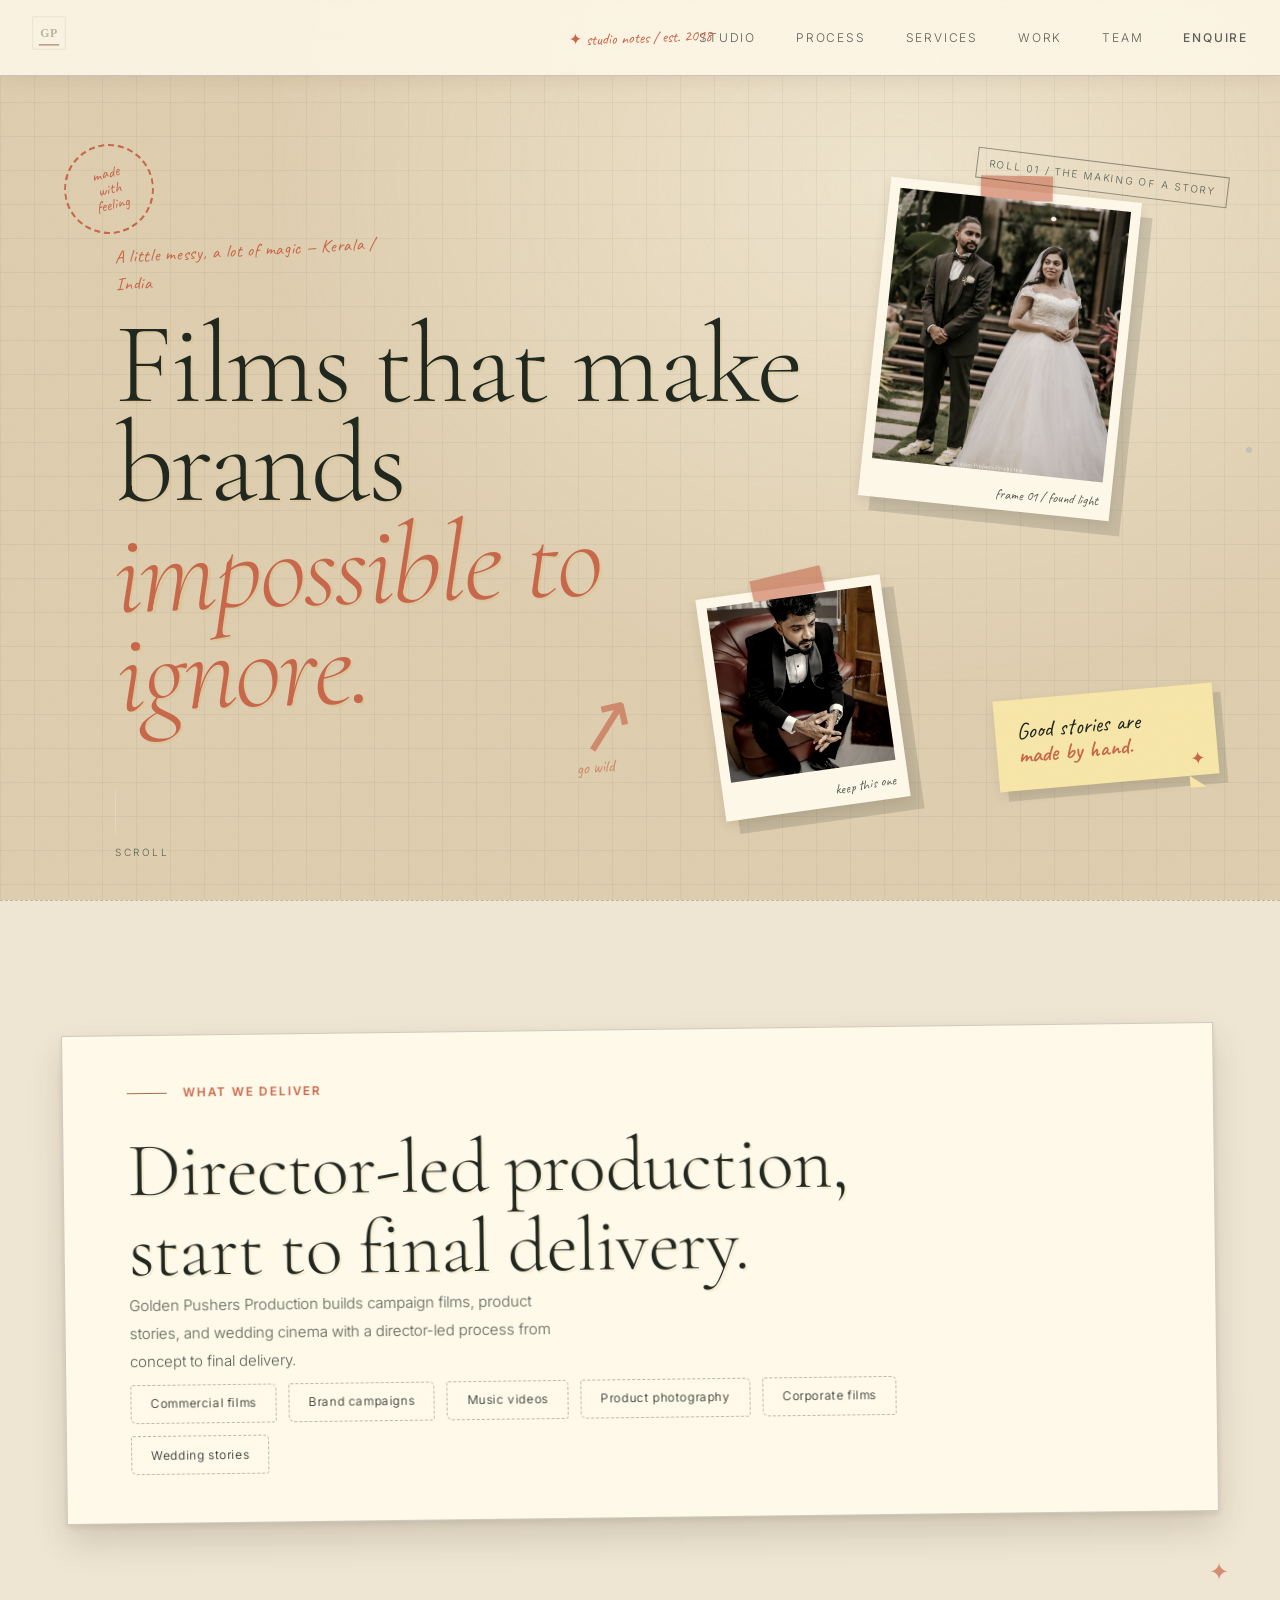
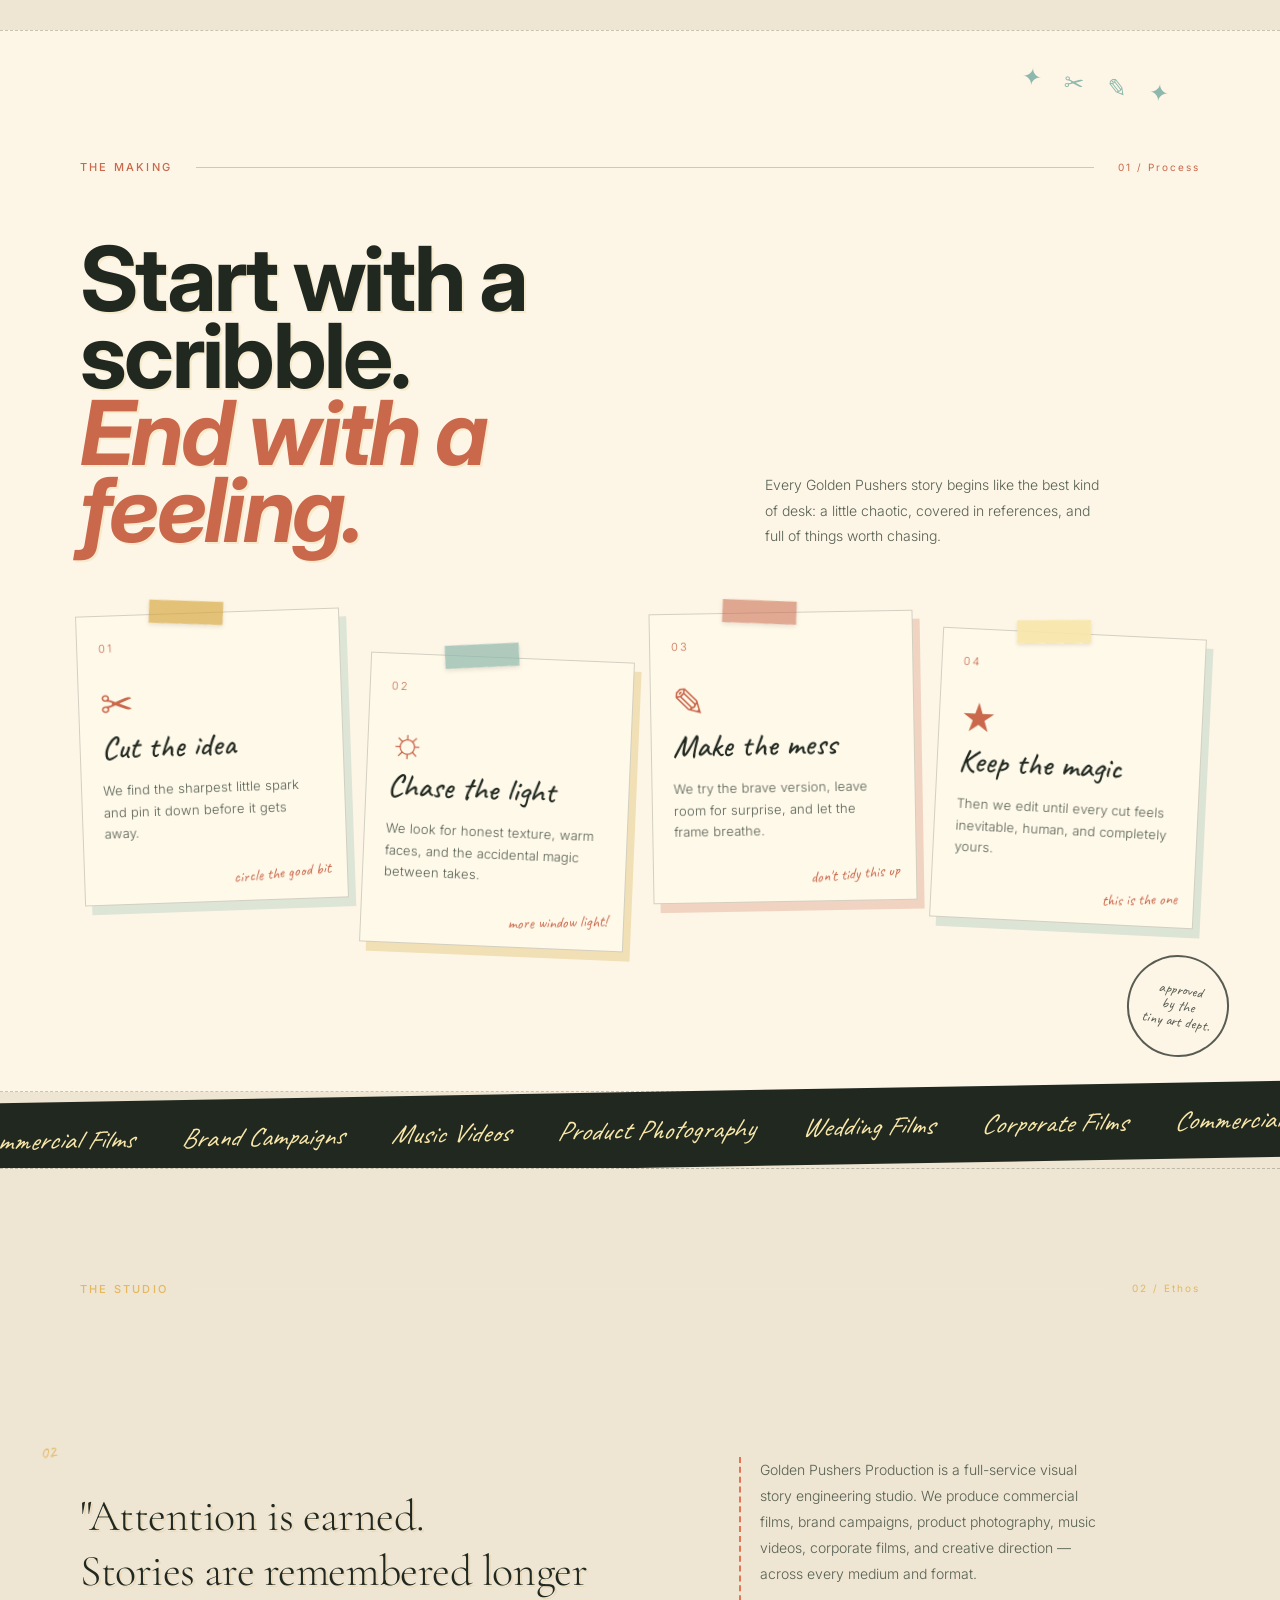
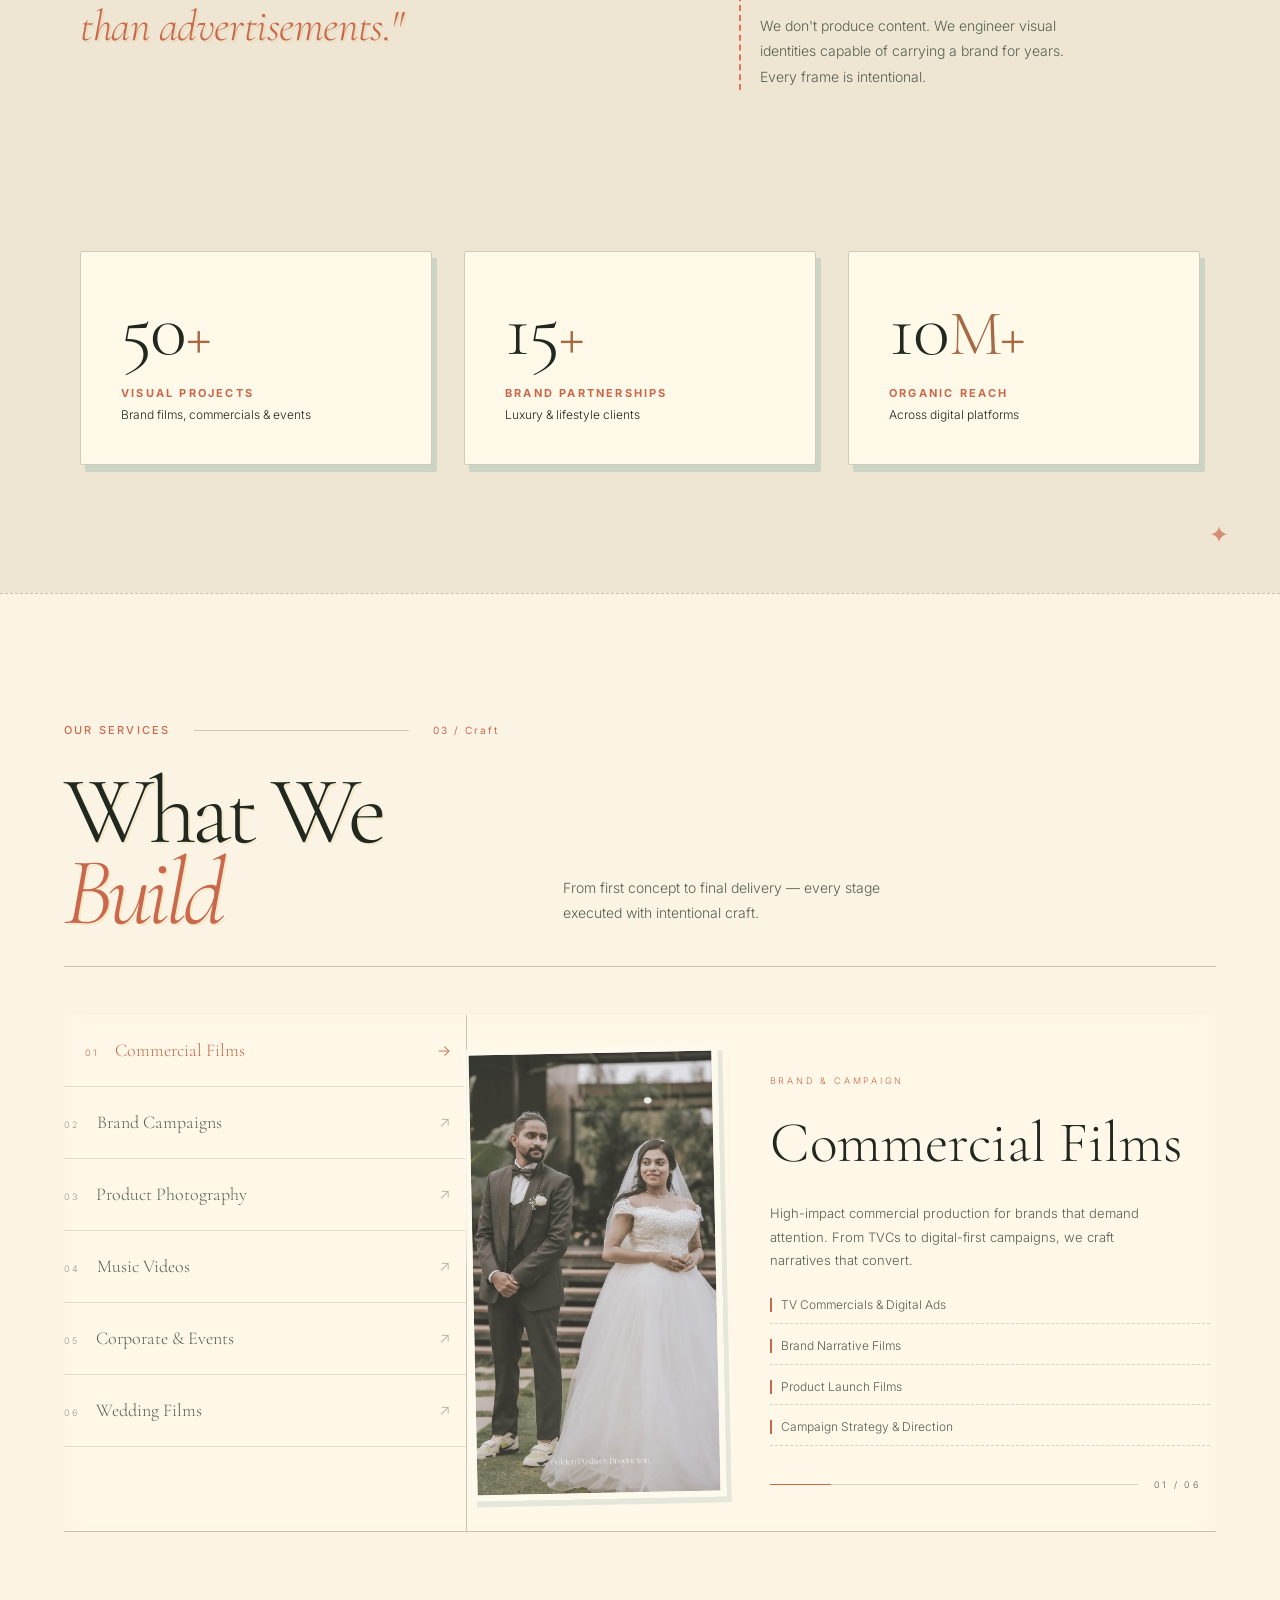
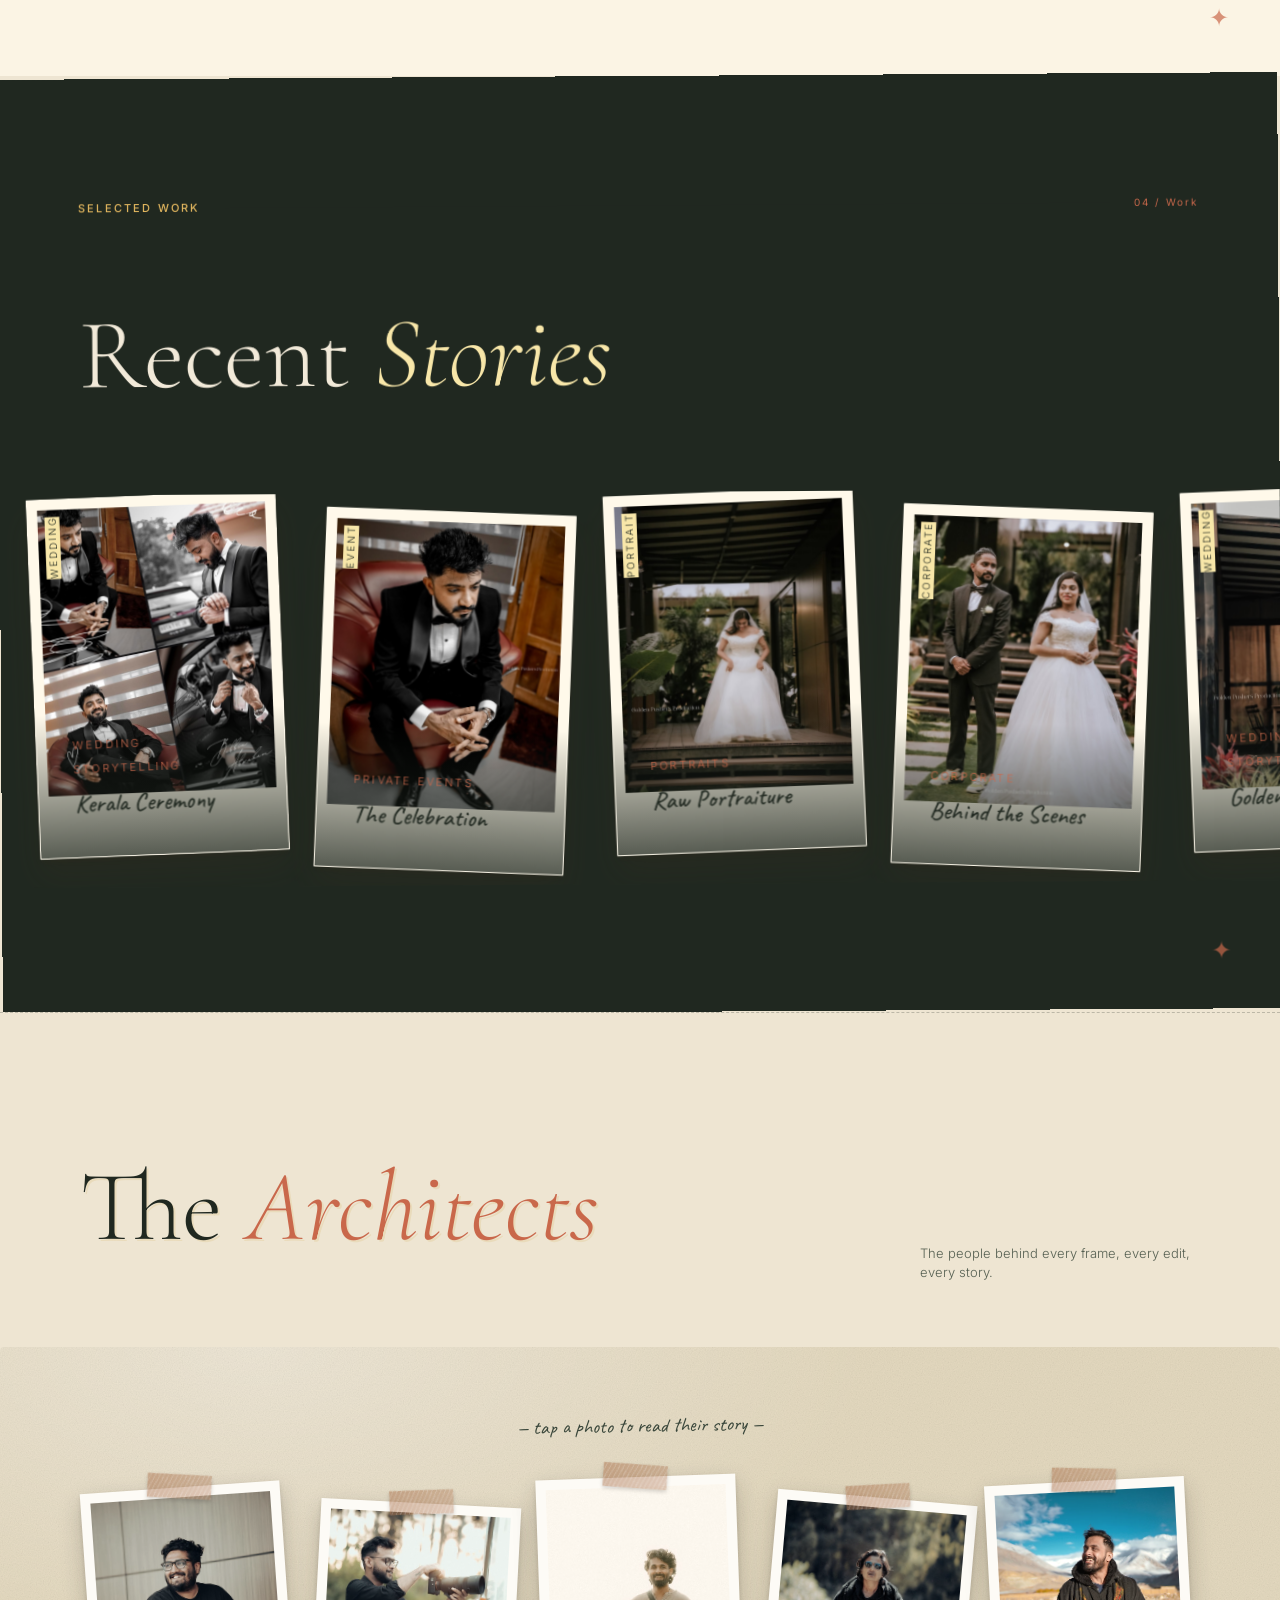
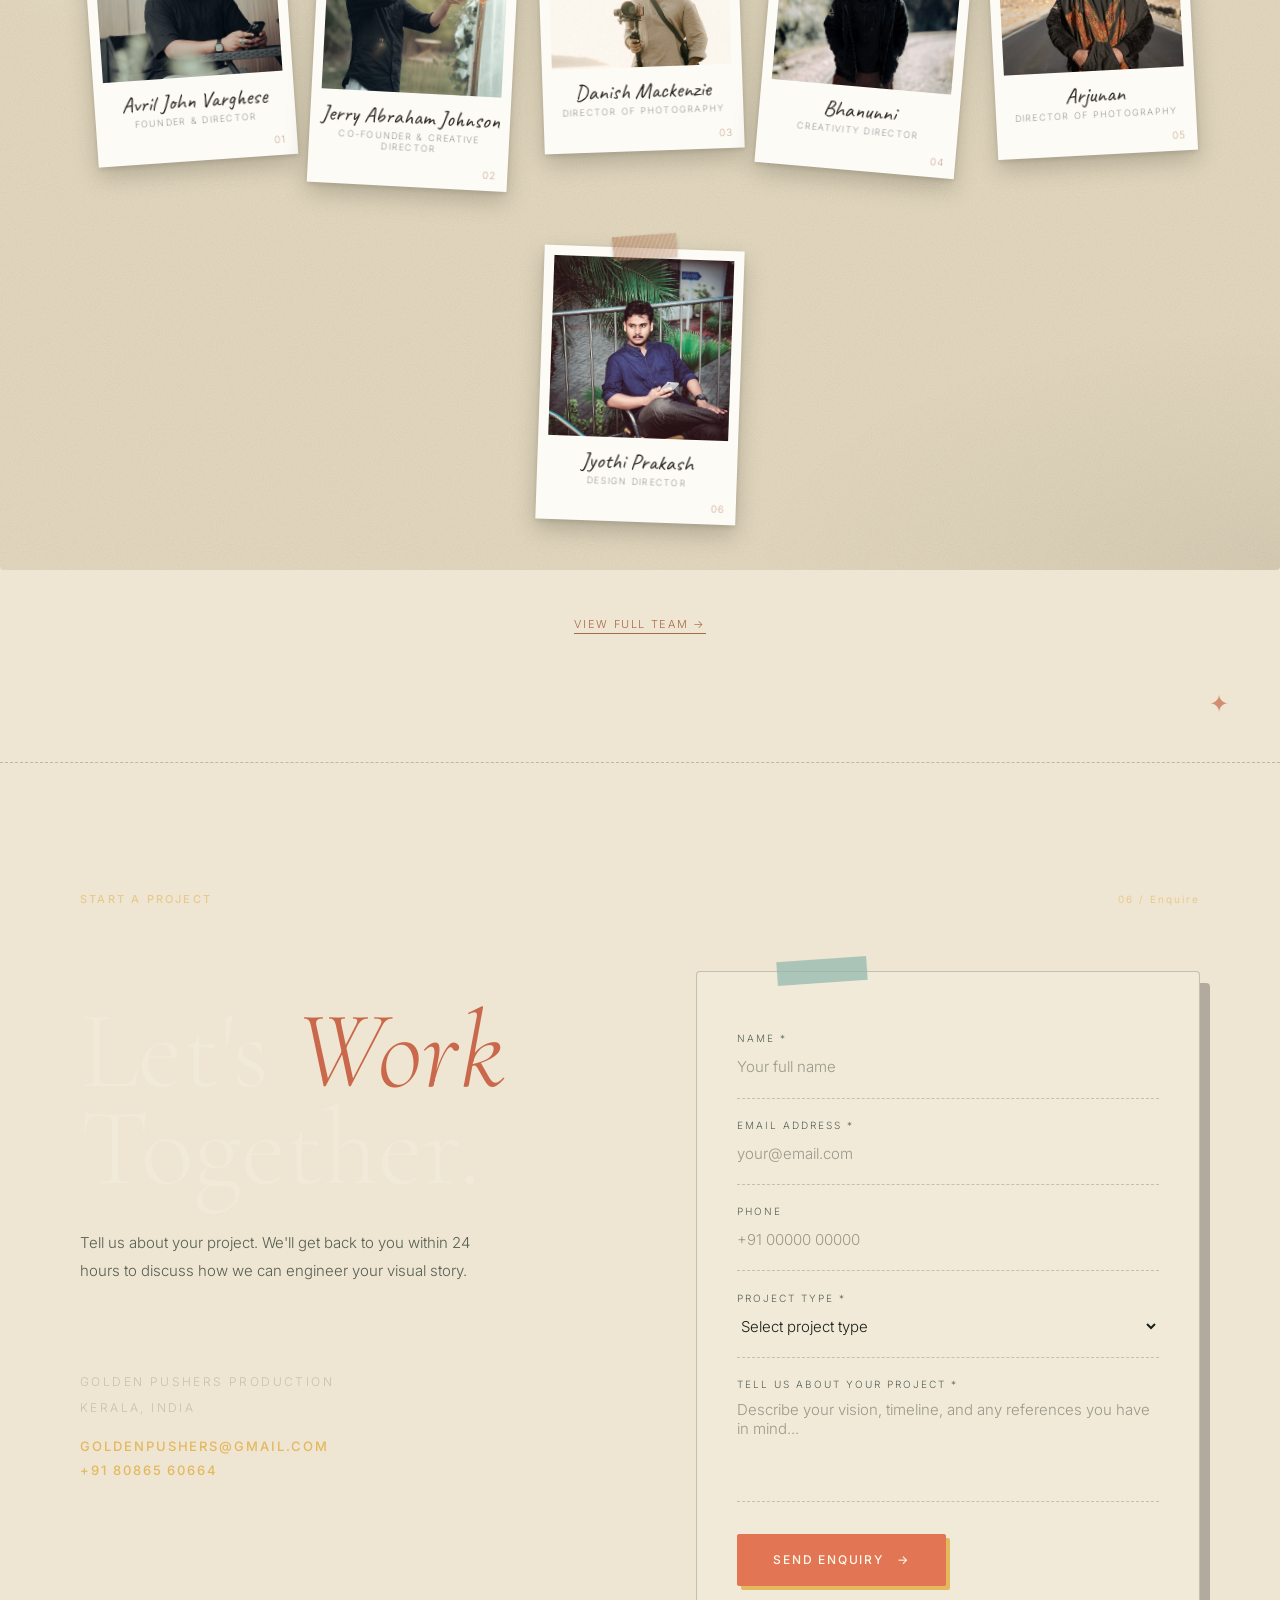
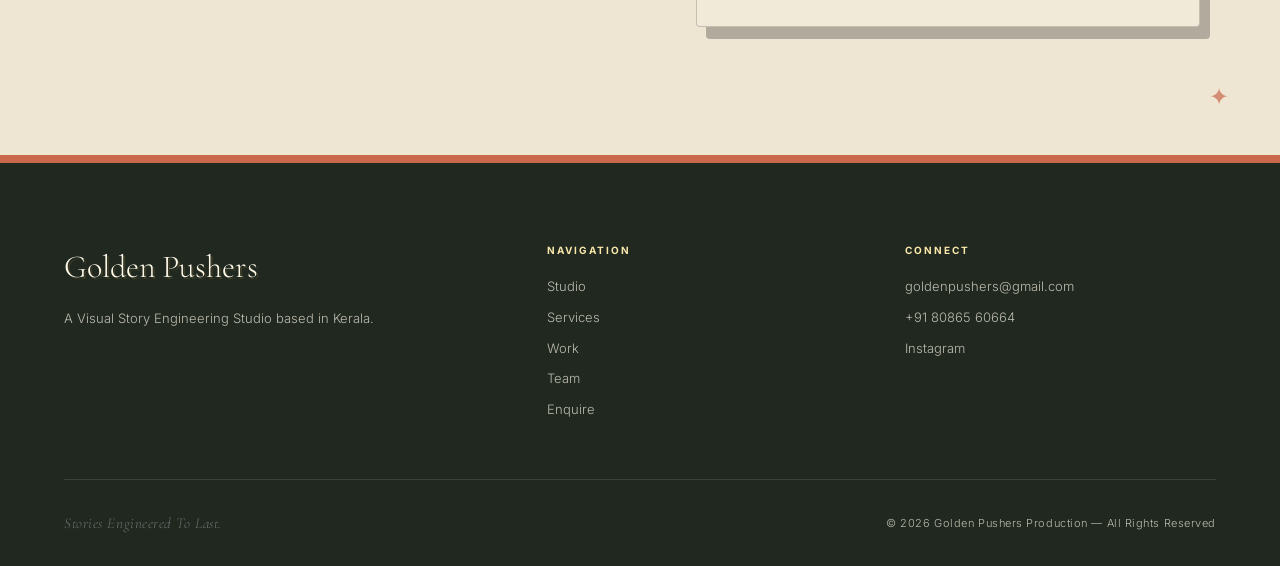
==== goldenpushers/index.html @ c4f8dccd "feat: add core site structure, stylesheet, scripts, and image sequence assets" ====
<!DOCTYPE html>
<html lang="en">
<head>
<meta charset="UTF-8">
<meta name="viewport" content="width=device-width, initial-scale=1.0">
<title>Golden Pushers Production | Stories Engineered To Last</title>
<meta name="description" content="Golden Pushers Production is a full-service photography and video production studio in Kerala — wedding storytelling, cinematic videography, corporate production, and portraits.">
<link rel="icon" href="assets/favicon.ico">
<link rel="stylesheet" href="css/base.css">
<link rel="stylesheet" href="css/layout.css">
<link rel="stylesheet" href="css/home.css">
<link rel="stylesheet" href="css/pages.css">
<link rel="stylesheet" href="css/scrapbook.css">
</head>
<body class="home-page">

<a href="#main" class="skip-link">Skip to content</a>
<div class="scroll-progress"></div>

<!-- ============ NAVBAR ============ -->
<nav class="navbar" style="background:transparent;">
  <a href="index.html" class="navbar-logo" aria-label="Golden Pushers Production — home">
    <svg width="34" height="34" viewBox="0 0 40 40" fill="none" xmlns="http://www.w3.org/2000/svg">
      <rect x="1" y="1" width="38" height="38" stroke="#F8F4EE" stroke-width="0.75" opacity="0.4"/>
      <text x="50%" y="54%" dominant-baseline="middle" text-anchor="middle" fill="#F8F4EE" style="font-family:serif;font-size:14px;font-weight:600;letter-spacing:0.05em;">GP</text>
      <line x1="8" y1="34" x2="32" y2="34" stroke="#A66B45" stroke-width="1"/>
    </svg>
  </a>
  <div class="navbar-links">
    <a href="#ethos">Studio</a>
    <a href="#process">Process</a>
    <a href="#services">Services</a>
    <a href="#work">Work</a>
    <a href="#team">Team</a>
    <a href="#contact" style="color:var(--color-copper);font-weight:500;">Enquire</a>
  </div>
  <button class="navbar-toggle" aria-label="Toggle menu" aria-expanded="false" aria-controls="mobile-drawer">
    <span></span><span></span><span></span>
  </button>
</nav>

<div class="side-dots" style="position:fixed;right:1.75rem;top:50%;transform:translateY(-50%);z-index:99;display:flex;flex-direction:column;gap:1rem;" class="hide-mobile">
  <a href="#hero" title="Top" style="width:6px;height:6px;border-radius:50%;background:#C8C2B8;display:block;"></a>
</div>

<div class="mobile-drawer" id="mobile-drawer">
  <a href="#ethos">Studio</a>
  <a href="#process">Process</a>
  <a href="#services">Services</a>
  <a href="#work">Work</a>
  <a href="#team">Team</a>
  <a href="#contact">Enquire</a>
  <div class="mobile-drawer-email">goldenpushers@gmail.com</div>
</div>

<main id="main">

<!-- ============ HERO ============ -->
<section class="hero" id="hero">
  <div class="hero-sticky">
    <canvas id="hero-canvas" class="hero-canvas" aria-hidden="true"></canvas>
    <div class="hero-overlay">
      <p class="hero-eyebrow">A little messy, a lot of magic — Kerala / India</p>
      <h1 class="hero-title">Films that make brands<br><em>impossible to ignore.</em></h1>
    </div>
    <div class="hero-collage" aria-label="A peek inside the Golden Pushers scrapbook">
      <figure class="hero-photo hero-photo-a">
        <img src="assets/work/ig-4.jpg" alt="A Golden Pushers production frame">
        <figcaption>frame 01 / found light</figcaption>
      </figure>
      <figure class="hero-photo hero-photo-b">
        <img src="assets/work/ig-2.jpg" alt="A celebration captured by Golden Pushers">
        <figcaption>keep this one</figcaption>
      </figure>
      <div class="hero-note">Good stories are<br><strong>made by hand.</strong><span>✦</span></div>
      <div class="hero-stamp">made<br>with<br>feeling</div>
      <div class="hero-doodle" aria-hidden="true">↗<small>go wild</small></div>
    </div>
    <div class="hero-scroll-cue">
      <span class="line"></span>
      Scroll
    </div>
  </div>
</section>

<!-- ============ PRODUCTION PROOF ============ -->
<section class="proof">
  <div class="proof-wrap reveal">
    <div class="proof-eyebrow"><span class="rule"></span><span>What We Deliver</span></div>
    <h2>Director-led production, start to final delivery.</h2>
    <p class="proof-body">Golden Pushers Production builds campaign films, product stories, and wedding cinema with a director-led process from concept to final delivery.</p>
    <div class="deliverables">
      <span>Commercial films</span><span>Brand campaigns</span><span>Music videos</span>
      <span>Product photography</span><span>Corporate films</span><span>Wedding stories</span>
    </div>
  </div>
</section>

<!-- ============ THE MAKING ============ -->
<section class="process-notes" id="process" aria-labelledby="making-title">
  <div class="process-intro reveal">
    <div class="label-row"><span class="label-olive">The Making</span><div class="label-rule"></div><span class="label-editorial">01 / Process</span></div>
    <h2 id="making-title">Start with a scribble.<br><em>End with a feeling.</em></h2>
    <p>Every Golden Pushers story begins like the best kind of desk: a little chaotic, covered in references, and full of things worth chasing.</p>
  </div>
  <div class="process-grid">
    <article class="process-card process-card-a reveal">
      <span class="process-number">01</span><span class="process-icon">✂</span>
      <h3>Cut the idea</h3>
      <p>We find the sharpest little spark and pin it down before it gets away.</p>
      <span class="process-note">circle the good bit</span>
    </article>
    <article class="process-card process-card-b reveal reveal-delay-1">
      <span class="process-number">02</span><span class="process-icon">☼</span>
      <h3>Chase the light</h3>
      <p>We look for honest texture, warm faces, and the accidental magic between takes.</p>
      <span class="process-note">more window light!</span>
    </article>
    <article class="process-card process-card-c reveal reveal-delay-2">
      <span class="process-number">03</span><span class="process-icon">✎</span>
      <h3>Make the mess</h3>
      <p>We try the brave version, leave room for surprise, and let the frame breathe.</p>
      <span class="process-note">don't tidy this up</span>
    </article>
    <article class="process-card process-card-d reveal reveal-delay-3">
      <span class="process-number">04</span><span class="process-icon">★</span>
      <h3>Keep the magic</h3>
      <p>Then we edit until every cut feels inevitable, human, and completely yours.</p>
      <span class="process-note">this is the one</span>
    </article>
  </div>
  <div class="process-sticker" aria-hidden="true">approved<br>by the<br>tiny art dept.</div>
</section>

<!-- ============ MARQUEE ============ -->
<div class="marquee-wrap">
  <div class="marquee-track">
    <span>Commercial Films</span><span>Brand Campaigns</span><span>Music Videos</span><span>Product Photography</span><span>Wedding Films</span><span>Corporate Films</span>
    <span>Commercial Films</span><span>Brand Campaigns</span><span>Music Videos</span><span>Product Photography</span><span>Wedding Films</span><span>Corporate Films</span>
  </div>
</div>

<!-- ============ ETHOS ============ -->
<section class="ethos" id="ethos">
  <div class="ethos-grid">
    <div class="label-row" style="grid-column:1/-1;">
      <span class="label-olive">The Studio</span><div class="label-rule"></div><span class="label-editorial">02 / Ethos</span>
    </div>
  </div>
  <div class="ethos-grid">
    <div class="ethos-quote reveal">
      <span>"Attention is earned.</span>
      <span>Stories are remembered longer</span>
      <span>than advertisements."</span>
    </div>
    <div class="ethos-body reveal reveal-delay-1">
      Golden Pushers Production is a full-service visual story engineering studio.
      We produce commercial films, brand campaigns, product photography, music videos,
      corporate films, and creative direction — across every medium and format.
      <br><br>
      We don't produce content. We engineer visual identities capable of carrying
      a brand for years. Every frame is intentional.
    </div>
  </div>
  <div class="ethos-rule"></div>
  <div class="stats-row">
    <div class="stat reveal"><div class="num">50<small>+</small></div><h4>Visual Projects</h4><p>Brand films, commercials &amp; events</p></div>
    <div class="stat reveal reveal-delay-1"><div class="num">15<small>+</small></div><h4>Brand Partnerships</h4><p>Luxury &amp; lifestyle clients</p></div>
    <div class="stat reveal reveal-delay-2"><div class="num">10<small>M+</small></div><h4>Organic Reach</h4><p>Across digital platforms</p></div>
  </div>
</section>

<!-- ============ CRAFT / SERVICES ============ -->
<section class="craft" id="services">
  <div class="craft-head reveal">
    <div>
      <div class="label-row" style="margin-bottom:1.5rem;"><span class="label-olive">Our Services</span><div class="label-rule"></div><span class="label-editorial">03 / Craft</span></div>
      <h2>What We <em>Build</em></h2>
    </div>
    <p>From first concept to final delivery — every stage executed with intentional craft.</p>
  </div>

  <div class="craft-panel reveal reveal-delay-1">
    <div class="craft-list" id="craft-list">
      <!-- populated identically in markup + JS reads data-service JSON -->
      <button class="is-active" data-service='{"title":"Commercial Films","sub":"Brand & Campaign","description":"High-impact commercial production for brands that demand attention. From TVCs to digital-first campaigns, we craft narratives that convert.","image":"assets/work/ig-4.jpg","items":["TV Commercials & Digital Ads","Brand Narrative Films","Product Launch Films","Campaign Strategy & Direction"]}'>
        <span><span class="svc-id">01</span><span class="svc-title">Commercial Films</span></span>
      </button>
      <button data-service='{"title":"Brand Campaigns","sub":"Identity & Strategy","description":"End-to-end visual brand campaigns built for longevity. We translate brand values into visual assets that hold weight across years.","image":"assets/work/ig-3.jpg","items":["Campaign Concept & Strategy","Art Direction","Multi-format Asset Production","Brand Film Series"]}'>
        <span><span class="svc-id">02</span><span class="svc-title">Brand Campaigns</span></span>
      </button>
      <button data-service='{"title":"Product Photography","sub":"Editorial & Commercial","description":"Clean, warm, editorially-informed product photography. From e-commerce to luxury lookbooks, we make products feel alive.","image":"assets/work/ig-6.jpg","items":["Luxury Product Stills","E-commerce Photography","Editorial Lookbooks","Lifestyle & Context Shoots"]}'>
        <span><span class="svc-id">03</span><span class="svc-title">Product Photography</span></span>
      </button>
      <button data-service='{"title":"Music Videos","sub":"Cinematic Production","description":"Visually rich music video production — from concept to color grade. We work closely with artists to build a unique visual language.","image":"assets/work/ig-2.jpg","items":["Concept & Creative Direction","Cinematic Production","Color Grading & Post","Performance & Narrative Hybrid"]}'>
        <span><span class="svc-id">04</span><span class="svc-title">Music Videos</span></span>
      </button>
      <button data-service='{"title":"Corporate & Events","sub":"Documentary & Content","description":"Corporate films and multi-camera event productions that are cinematic enough to hold attention and clear enough to communicate.","image":"assets/work/ig-5.jpg","items":["Corporate Documentary Films","Multi-cam Event Production","Founder Story Films","Internal & Training Films"]}'>
        <span><span class="svc-id">05</span><span class="svc-title">Corporate &amp; Events</span></span>
      </button>
      <button data-service='{"title":"Wedding Films","sub":"Cinematic Storytelling","description":"Wedding films that feel like cinema, not ceremony coverage. Emotion-first, editorially-minded visual storytelling of life\u2019s defining moments.","image":"assets/work/ig-1.jpg","items":["Cinematic Feature Films","Short Wedding Films","Same-Day Edits","Destination Wedding Production"]}'>
        <span><span class="svc-id">06</span><span class="svc-title">Wedding Films</span></span>
      </button>
    </div>
    <div class="craft-detail">
      <div class="craft-detail-inner">
        <div class="craft-detail-image"><img src="assets/work/ig-4.jpg" alt="Commercial Films"></div>
        <div class="craft-detail-content">
          <div>
            <span class="sub">Brand &amp; Campaign</span>
            <h3>Commercial Films</h3>
            <p class="desc">High-impact commercial production for brands that demand attention. From TVCs to digital-first campaigns, we craft narratives that convert.</p>
            <div class="craft-items">
              <div>TV Commercials &amp; Digital Ads</div><div>Brand Narrative Films</div>
              <div>Product Launch Films</div><div>Campaign Strategy &amp; Direction</div>
            </div>
          </div>
          <div class="craft-progress">
            <div class="track"><div class="fill" style="width:16.6%;"></div></div>
            <span>01 / 06</span>
          </div>
        </div>
      </div>
    </div>
  </div>
</section>

<!-- ============ WORK GALLERY PREVIEW ============ -->
<section class="gallery" id="work">
  <div class="gallery-head reveal">
    <div class="label-row"><span class="label-olive" style="color:#F8F4EE;">Selected Work</span><div class="label-rule" style="background:rgba(248,244,238,0.2);"></div><span class="label-editorial" style="color:rgba(248,244,238,0.4);">04 / Work</span></div>
    <h2>Recent <em style="color:#A66B45;font-style:italic;">Stories</em></h2>
  </div>
  <div class="gallery-strip reveal reveal-delay-1">
    <a href="work.html" class="gallery-card"><span class="gallery-card-tag">Wedding</span><img src="assets/work/ig-1.jpg" alt="Wedding storytelling" loading="lazy"><div class="gallery-card-label"><span class="cat">Wedding Storytelling</span><h3>Kerala Ceremony</h3></div></a>
    <a href="work.html" class="gallery-card"><span class="gallery-card-tag">Event</span><img src="assets/work/ig-2.jpg" alt="Reception coverage" loading="lazy"><div class="gallery-card-label"><span class="cat">Private Events</span><h3>The Celebration</h3></div></a>
    <a href="work.html" class="gallery-card"><span class="gallery-card-tag">Portrait</span><img src="assets/work/ig-3.jpg" alt="Editorial portraits" loading="lazy"><div class="gallery-card-label"><span class="cat">Portraits</span><h3>Raw Portraiture</h3></div></a>
    <a href="work.html" class="gallery-card"><span class="gallery-card-tag">Corporate</span><img src="assets/work/ig-4.jpg" alt="Corporate production" loading="lazy"><div class="gallery-card-label"><span class="cat">Corporate</span><h3>Behind the Scenes</h3></div></a>
    <a href="work.html" class="gallery-card"><span class="gallery-card-tag">Wedding</span><img src="assets/work/ig-5.jpg" alt="Golden hour wedding" loading="lazy"><div class="gallery-card-label"><span class="cat">Wedding Storytelling</span><h3>Golden Hour</h3></div></a>
    <a href="work.html" class="gallery-card"><span class="gallery-card-tag">Event</span><img src="assets/work/ig-6.jpg" alt="Candid celebration" loading="lazy"><div class="gallery-card-label"><span class="cat">Private Events</span><h3>Candid Joy</h3></div></a>
  </div>
</section>

<!-- ============ TEAM PREVIEW ============ -->
<section class="architects" id="team">
  <div class="architects-head reveal">
    <h2>The <em>Architects</em></h2>
    <p>The people behind every frame, every edit, every story.</p>
  </div>

  <div class="scrapbook reveal reveal-delay-1">
    <p class="scrapbook-note">— tap a photo to read their story —</p>
    <div class="scrapbook-board">
      <div class="polaroid" style="--rot:-4deg;--tape-rot:7deg;--lift:6px;">
        <div class="polaroid-inner">
          <button class="polaroid-face polaroid-front" aria-label="Flip to read about Avril John Varghese">
            <span class="tape"></span>
            <div class="polaroid-photo"><img src="assets/team/founder.jpg" alt="Avril John Varghese" loading="lazy"></div>
            <p class="polaroid-caption">Avril John Varghese<span class="role">Founder &amp; Director</span></p>
            <span class="polaroid-pin">01</span>
          </button>
          <button class="polaroid-face polaroid-back" aria-label="Flip back">
            <span class="focus-tag">Commercial Films &amp; Brand Campaigns</span>
            <p class="handwritten-note">"Visionary behind Golden Pushers Production. Leads creative direction and brings cinematic clarity to every project."</p>
            <span class="flip-hint">tap to flip back</span>
          </button>
        </div>
      </div>
      <div class="polaroid" style="--rot:3deg;--tape-rot:-5deg;--lift:22px;">
        <div class="polaroid-inner">
          <button class="polaroid-face polaroid-front" aria-label="Flip to read about Jerry Abraham Johnson">
            <span class="tape"></span>
            <div class="polaroid-photo"><img src="assets/team/co-founder.jpg" alt="Jerry Abraham Johnson" loading="lazy"></div>
            <p class="polaroid-caption">Jerry Abraham Johnson<span class="role">Co-Founder &amp; Creative Director</span></p>
            <span class="polaroid-pin">02</span>
          </button>
          <button class="polaroid-face polaroid-back" aria-label="Flip back">
            <span class="focus-tag">Creative Strategy &amp; Art Direction</span>
            <p class="handwritten-note">"Shapes the strategic and visual language of every project. Editorial instincts that make client stories last."</p>
            <span class="flip-hint">tap to flip back</span>
          </button>
        </div>
      </div>
      <div class="polaroid" style="--rot:-2deg;--tape-rot:6deg;--lift:-4px;">
        <div class="polaroid-inner">
          <button class="polaroid-face polaroid-front" aria-label="Flip to read about Danish Mackenzie">
            <span class="tape"></span>
            <div class="polaroid-photo"><img src="assets/team/danish.jpg" alt="Danish Mackenzie" loading="lazy"></div>
            <p class="polaroid-caption">Danish Mackenzie<span class="role">Director of Photography</span></p>
            <span class="polaroid-pin">03</span>
          </button>
          <button class="polaroid-face polaroid-back" aria-label="Flip back">
            <span class="focus-tag">Cinematography &amp; Lighting Design</span>
            <p class="handwritten-note">"Controls the light and the frame. Warm, naturalistic, deeply human — that's the signature."</p>
            <span class="flip-hint">tap to flip back</span>
          </button>
        </div>
      </div>
      <div class="polaroid" style="--rot:5deg;--tape-rot:-8deg;--lift:16px;">
        <div class="polaroid-inner">
          <button class="polaroid-face polaroid-front" aria-label="Flip to read about Bhanunni">
            <span class="tape"></span>
            <div class="polaroid-photo"><img src="assets/team/bhanunni.jpg" alt="Bhanunni" loading="lazy"></div>
            <p class="polaroid-caption">Bhanunni<span class="role">Creativity Director</span></p>
            <span class="polaroid-pin">04</span>
          </button>
          <button class="polaroid-face polaroid-back" aria-label="Flip back">
            <span class="focus-tag">Concept Development &amp; Narrative Design</span>
            <p class="handwritten-note">"Concept-first thinker. Turns abstract brand ideas into shootable visual sequences."</p>
            <span class="flip-hint">tap to flip back</span>
          </button>
        </div>
      </div>
      <div class="polaroid" style="--rot:-3deg;--tape-rot:4deg;--lift:0px;">
        <div class="polaroid-inner">
          <button class="polaroid-face polaroid-front" aria-label="Flip to read about Arjunan">
            <span class="tape"></span>
            <div class="polaroid-photo"><img src="assets/team/arjunan.jpg" alt="Arjunan" loading="lazy"></div>
            <p class="polaroid-caption">Arjunan<span class="role">Director of Photography</span></p>
            <span class="polaroid-pin">05</span>
          </button>
          <button class="polaroid-face polaroid-back" aria-label="Flip back">
            <span class="focus-tag">Cinematography &amp; Color Work</span>
            <p class="handwritten-note">"Every frame carries quiet intentionality. Depth, colour, and motion, all with real texture."</p>
            <span class="flip-hint">tap to flip back</span>
          </button>
        </div>
      </div>
      <div class="polaroid" style="--rot:2deg;--tape-rot:-6deg;--lift:26px;">
        <div class="polaroid-inner">
          <button class="polaroid-face polaroid-front" aria-label="Flip to read about Jyothi Prakash">
            <span class="tape"></span>
            <div class="polaroid-photo"><img src="assets/team/jyothi.jpg" alt="Jyothi Prakash" loading="lazy"></div>
            <p class="polaroid-caption">Jyothi Prakash<span class="role">Design Director</span></p>
            <span class="polaroid-pin">06</span>
          </button>
          <button class="polaroid-face polaroid-back" aria-label="Flip back">
            <span class="focus-tag">Graphic Design &amp; Visual Identity</span>
            <p class="handwritten-note">"Builds the visual scaffolding — the type, layout, and systems behind the studio's identity."</p>
            <span class="flip-hint">tap to flip back</span>
          </button>
        </div>
      </div>
    </div>
  </div>

  <div style="text-align:center;margin-top:2.5rem;">
    <a href="team.html" style="font-size:11px;letter-spacing:0.15em;text-transform:uppercase;color:var(--color-copper);border-bottom:1px solid var(--color-copper);padding-bottom:2px;">View Full Team →</a>
  </div>
</section>

<!-- ============ ENQUIRE ============ -->
<section class="enquire" id="contact">
  <div class="enquire-inner">
    <div class="label-row" style="opacity:0.6;"><span class="label-olive" style="color:#A66B45;">Start a Project</span><div class="label-rule" style="background:rgba(200,194,184,0.15);"></div><span class="label-editorial" style="color:#6F6F6F;">06 / Enquire</span></div>

    <div class="enquire-grid">
      <div class="enquire-left reveal">
        <h2>Let's <em>Work</em><br>Together.</h2>
        <p class="lead">Tell us about your project. We'll get back to you within 24 hours to discuss how we can engineer your visual story.</p>
        <div class="enquire-info">
          <p>Golden Pushers Production</p>
          <p style="margin-bottom:1rem;">Kerala, India</p>
          <a href="mailto:goldenpushers@gmail.com">goldenpushers@gmail.com</a><br>
          <a href="tel:+918086560664" style="color:#6F6F6F;">+91 80865 60664</a>
        </div>
      </div>

      <div class="enquire-form-panel reveal reveal-delay-1">
        <form class="enquire-form" novalidate>
          <div class="honeypot-field" aria-hidden="true">
            <label for="company_website">Company website</label>
            <input type="text" id="company_website" name="company_website" tabindex="-1" autocomplete="off">
          </div>
          <div class="field">
            <label for="f-name">Name *</label>
            <input required type="text" id="f-name" name="name" placeholder="Your full name" autocomplete="name">
          </div>
          <div class="field">
            <label for="f-email">Email Address *</label>
            <input required type="email" id="f-email" name="email" placeholder="your@email.com" autocomplete="email">
          </div>
          <div class="field">
            <label for="f-phone">Phone</label>
            <input type="tel" id="f-phone" name="phone" placeholder="+91 00000 00000" autocomplete="tel">
          </div>
          <div class="field">
            <label for="f-type">Project Type *</label>
            <select required id="f-type" name="type">
              <option value="" disabled selected>Select project type</option>
              <option>Commercial Films</option>
              <option>Brand Campaigns</option>
              <option>Product Photography</option>
              <option>Music Videos</option>
              <option>Wedding Films</option>
              <option>Corporate Films</option>
              <option>Social Media Content</option>
              <option>Creative Direction</option>
            </select>
          </div>
          <div class="field">
            <label for="f-message">Tell Us About Your Project *</label>
            <textarea required id="f-message" name="message" rows="4" placeholder="Describe your vision, timeline, and any references you have in mind..."></textarea>
          </div>
          <div class="form-error" role="alert"></div>
          <button type="submit" class="btn-copper"><span>Send Enquiry</span> →</button>
        </form>
      </div>

      <div class="enquire-success">
        <div class="check">✓</div>
        <h2>Message <em>Received.</em></h2>
        <div class="rule"></div>
        <p>We'll review your project and be in touch within 24 hours. We look forward to building something lasting together.</p>
        <button type="button">Send another enquiry</button>
      </div>
    </div>
  </div>
</section>

</main>

<!-- ============ FOOTER ============ -->
<footer class="site-footer">
  <div class="footer-inner">
    <div class="footer-top">
      <div>
        <div class="footer-brand">Golden Pushers</div>
        <p class="footer-tagline">A Visual Story Engineering Studio based in Kerala.</p>
      </div>
      <div class="footer-col">
        <h4>Navigation</h4>
        <a href="#ethos">Studio</a><a href="#services">Services</a><a href="#work">Work</a><a href="#team">Team</a><a href="#contact">Enquire</a>
      </div>
      <div class="footer-col">
        <h4>Connect</h4>
        <a href="mailto:goldenpushers@gmail.com">goldenpushers@gmail.com</a>
        <a href="tel:+918086560664">+91 80865 60664</a>
        <a href="https://instagram.com/goldenpushers" target="_blank" rel="noopener noreferrer">Instagram</a>
      </div>
    </div>
    <div class="footer-bottom">
      <p style="font-family:var(--font-display);font-style:italic;font-size:15px;color:#6F6F6F;">Stories Engineered To Last.</p>
      <div><span>© 2026 Golden Pushers Production — All Rights Reserved</span></div>
    </div>
  </div>
</footer>

<!-- ============ TEAM MODAL (shared) ============ -->
<div class="modal-overlay" id="team-modal">
  <div class="modal-box" role="dialog" aria-modal="true" aria-labelledby="team-modal-name">
    <button class="modal-close" aria-label="Close">✕</button>
    <div class="modal-portrait"><img src="" alt=""></div>
    <div class="modal-content">
      <span class="focus"></span>
      <h3 id="team-modal-name"></h3>
      <span class="role"></span>
      <div class="rule"></div>
      <p class="bio"></p>
    </div>
  </div>
</div>

<script src="js/background-animation.js"></script>
<script src="js/main.js"></script>
<script src="js/home.js"></script>
</body>
</html>
---- goldenpushers/css/base.css ----
/* ============================================================
   GOLDEN PUSHERS PRODUCTION — Base Styles
   Editorial palette: ivory / charcoal / olive / copper
   ============================================================ */

@import url('https://fonts.googleapis.com/css2?family=Cormorant+Garamond:ital,wght@0,300;0,400;0,500;0,600;0,700;1,300;1,400&family=Inter:wght@300;400;500;600&family=Caveat:wght@500;600&display=swap');

:root {
  --color-ivory: #F8F4EE;
  --color-ivory-alt: #F0EAE0;
  --color-charcoal: #1E1E1E;
  --color-charcoal-panel: #1E1E1E;
  --color-text-secondary: #6F6F6F;
  --color-text-muted: #9B9B9B;
  --color-border: #C8C2B8;
  --color-olive: #39463A;
  --color-copper: #A66B45;

  --font-display: 'Cormorant Garamond', serif;
  --font-sans: 'Inter', sans-serif;

  --ease-editorial: cubic-bezier(0.16, 1, 0.3, 1);
  --ease-flow: cubic-bezier(0.22, 0.61, 0.36, 1);  /* slow organic water-like curve */
}

* { margin: 0; padding: 0; box-sizing: border-box; }

html {
  scroll-behavior: smooth;
}

body {
  background: var(--color-ivory);
  color: var(--color-charcoal);
  font-family: var(--font-sans);
  font-weight: 300;
  line-height: 1.5;
  overflow-x: hidden;
  -webkit-font-smoothing: antialiased;
  opacity: 1;
  transition: opacity 0.5s var(--ease-flow), transform 0.5s var(--ease-flow);
}

body.page-is-leaving {
  opacity: 0;
  transform: scale(0.995) translateY(-8px);
}

.studio-bg-canvas {
  position: fixed;
  inset: 0;
  width: 100vw;
  height: 100vh;
  z-index: 0;
  pointer-events: none;
  opacity: 0.92;
  transition: opacity 0.8s var(--ease-flow);
}

#main {
  position: relative;
  z-index: 10;
  background: transparent;
  animation: pageFlowIn 0.8s var(--ease-flow) forwards;
}

@keyframes pageFlowIn {
  from {
    opacity: 0;
    transform: translateY(16px);
    filter: blur(4px);
  }
  to {
    opacity: 1;
    transform: translateY(0);
    filter: blur(0);
  }
}

img { display: block; max-width: 100%; }
a { color: inherit; text-decoration: none; }
button { font: inherit; color: inherit; background: none; border: none; cursor: pointer; }

.max-w {
  max-width: 90vw;
  margin: 0 auto;
}

.max-w-narrow {
  max-width: 760px;
  margin: 0 auto;
  padding: 0 2rem;
}

.font-display { font-family: var(--font-display); }
.font-sans { font-family: var(--font-sans); }

/* Section label rows (eyebrow + rule + counter) */
.label-row {
  display: flex;
  align-items: center;
  gap: 1.5rem;
  margin-bottom: 4rem;
}
.label-olive {
  font-family: var(--font-sans);
  font-size: 11px;
  font-weight: 500;
  letter-spacing: 0.2em;
  text-transform: uppercase;
  color: var(--color-olive);
  white-space: nowrap;
}
.label-rule {
  height: 1px;
  flex: 1;
  background: rgba(200, 194, 184, 0.6);
}
.label-editorial {
  font-family: var(--font-sans);
  font-size: 10px;
  font-weight: 400;
  letter-spacing: 0.2em;
  color: var(--color-text-muted);
  white-space: nowrap;
}
@media (max-width: 768px) {
  .label-editorial { display: none; }
}

/* Reveal-on-scroll utility (progressive enhancement, JS adds .is-visible) */
.reveal {
  opacity: 0;
  transform: translateY(30px);
  filter: blur(4px);
  transition:
    opacity 1.4s var(--ease-flow),
    transform 1.4s var(--ease-flow),
    filter 1.2s var(--ease-flow);
}
.reveal.is-visible {
  opacity: 1;
  transform: translateY(0);
  filter: blur(0);
}
.reveal-delay-1 { transition-delay: 0.15s; }
.reveal-delay-2 { transition-delay: 0.30s; }
.reveal-delay-3 { transition-delay: 0.45s; }

/* Skip link */
.skip-link {
  position: absolute;
  left: -9999px;
  top: 0;
  background: var(--color-olive);
  color: var(--color-ivory);
  padding: 12px 20px;
  z-index: 9999;
  font-size: 13px;
  letter-spacing: 0.1em;
}
.skip-link:focus {
  left: 1rem;
  top: 1rem;
}

/* Focus visibility */
a:focus-visible,
button:focus-visible,
input:focus-visible,
textarea:focus-visible,
select:focus-visible {
  outline: 2px solid var(--color-copper);
  outline-offset: 3px;
}

@media (prefers-reduced-motion: reduce) {
  * { animation-duration: 0.01ms !important; animation-iteration-count: 1 !important; transition-duration: 0.01ms !important; scroll-behavior: auto !important; }
}
---- goldenpushers/css/layout.css ----
/* ============================================================
   NAVBAR
   ============================================================ */
.navbar {
  position: fixed;
  top: 0; left: 0; right: 0;
  z-index: 1000;
  display: flex;
  align-items: center;
  justify-content: space-between;
  padding: 1.5rem 2rem;
  transition: transform 0.4s var(--ease-editorial), background 0.4s ease, padding 0.4s ease;
  mix-blend-mode: difference;
}
.navbar.is-hidden { transform: translateY(-100%); }
.navbar.is-scrolled {
  padding: 1rem 2rem;
}

.navbar-logo {
  font-family: var(--font-display);
  font-size: 1.3rem;
  font-weight: 500;
  letter-spacing: 0.02em;
  color: #fff;
}

.navbar-links {
  display: flex;
  gap: 2.5rem;
  list-style: none;
}
.navbar-links a {
  font-size: 12px;
  letter-spacing: 0.15em;
  text-transform: uppercase;
  color: #fff;
  opacity: 0.75;
  transition: opacity 0.3s ease;
  position: relative;
}
.navbar-links a:hover,
.navbar-links a.is-active { opacity: 1; }
.navbar-links a.is-active::after {
  content: '';
  position: absolute;
  bottom: -6px; left: 0; right: 0;
  height: 1px;
  background: currentColor;
}

.navbar-toggle {
  display: none;
  flex-direction: column;
  gap: 5px;
  width: 28px;
  z-index: 1001;
}
.navbar-toggle span {
  height: 1px;
  background: #fff;
  transition: transform 0.3s ease, opacity 0.3s ease;
}
.navbar-toggle[aria-expanded="true"] span:nth-child(1) { transform: translateY(6px) rotate(45deg); }
.navbar-toggle[aria-expanded="true"] span:nth-child(2) { opacity: 0; }
.navbar-toggle[aria-expanded="true"] span:nth-child(3) { transform: translateY(-6px) rotate(-45deg); }

@media (max-width: 860px) {
  .navbar-links { display: none; }
  .navbar-toggle { display: flex; }
}

.mobile-drawer {
  position: fixed;
  inset: 0;
  background: var(--color-charcoal);
  z-index: 999;
  display: flex;
  flex-direction: column;
  align-items: center;
  justify-content: center;
  gap: 2rem;
  clip-path: circle(0% at calc(100% - 40px) 40px);
  transition: clip-path 0.6s var(--ease-editorial);
  visibility: hidden;
}
.mobile-drawer.is-open {
  clip-path: circle(150% at calc(100% - 40px) 40px);
  visibility: visible;
}
.mobile-drawer a {
  font-family: var(--font-display);
  font-size: 2.2rem;
  font-weight: 300;
  color: var(--color-ivory);
}
.mobile-drawer-email {
  margin-top: 2rem;
  font-size: 13px;
  letter-spacing: 0.1em;
  color: var(--color-copper);
}
body.drawer-open { overflow: hidden; }

/* ============================================================
   SCROLL PROGRESS BAR
   ============================================================ */
.scroll-progress {
  position: fixed;
  top: 0; left: 0;
  height: 2px;
  background: var(--color-copper);
  z-index: 1100;
  width: 0%;
  transition: width 0.1s linear;
}

/* ============================================================
   SCENE TRANSITION DIVIDER
   ============================================================ */
.scene-transition {
  display: flex;
  align-items: center;
  gap: 1.5rem;
  padding: 2.5rem 2rem;
  max-width: 90vw;
  margin: 0 auto;
}
.scene-transition .scene-number {
  font-family: var(--font-sans);
  font-size: 11px;
  letter-spacing: 0.25em;
  color: var(--color-copper);
}
.scene-transition .scene-rule {
  flex: 1;
  height: 1px;
  background: rgba(200, 194, 184, 0.4);
}
.scene-transition .scene-label {
  font-family: var(--font-sans);
  font-size: 11px;
  letter-spacing: 0.2em;
  text-transform: uppercase;
  color: var(--color-text-muted);
}

/* ============================================================
   FOOTER
   ============================================================ */
.site-footer {
  background: rgba(30,30,30,0.94);
  backdrop-filter: blur(6px);
  -webkit-backdrop-filter: blur(6px);
  color: var(--color-ivory);
  padding: 5rem 2rem 2rem;
  position: relative;
  z-index: 1;
}
.footer-inner {
  max-width: 90vw;
  margin: 0 auto;
}
.footer-top {
  display: grid;
  grid-template-columns: 1.4fr 1fr 1fr;
  gap: 3rem;
  padding-bottom: 3rem;
  border-bottom: 1px solid rgba(248,244,238,0.12);
}
.footer-brand {
  font-family: var(--font-display);
  font-size: 2rem;
  font-weight: 300;
  margin-bottom: 1rem;
}
.footer-tagline {
  font-size: 13px;
  color: rgba(248,244,238,0.55);
  max-width: 320px;
  line-height: 1.7;
}
.footer-col h4 {
  font-size: 10px;
  letter-spacing: 0.2em;
  text-transform: uppercase;
  color: var(--color-copper);
  margin-bottom: 1.2rem;
}
.footer-col a, .footer-col p {
  display: block;
  font-size: 13px;
  color: rgba(248,244,238,0.7);
  margin-bottom: 0.7rem;
  transition: color 0.3s ease;
}
.footer-col a:hover { color: var(--color-ivory); }
.footer-bottom {
  display: flex;
  justify-content: space-between;
  align-items: center;
  padding-top: 2rem;
  font-size: 11px;
  color: rgba(248,244,238,0.4);
  letter-spacing: 0.05em;
  flex-wrap: wrap;
  gap: 1rem;
}
@media (max-width: 768px) {
  .footer-top { grid-template-columns: 1fr; gap: 2rem; }
}
---- goldenpushers/css/home.css ----
/* ============================================================
   HERO — Scroll-scrubbed image sequence
   ============================================================ */

/* Background is dark charcoal so canvas sits seamlessly */
body { background: var(--color-charcoal); }
.hero {
  position: relative;
  height: 100vh;
  background: transparent;
  z-index: 10;
}
.hero-sticky {
  position: relative;
  top: 0;
  height: 100vh;
  overflow: hidden;
}
/* Canvas is fixed global backdrop at z-index 1 */
.hero-canvas {
  position: fixed;
  inset: 0;
  width: 100vw;
  height: 100vh;
  z-index: 1;
  pointer-events: none;
}
.hero-overlay {
  position: absolute;
  inset: 0;
  display: flex;
  flex-direction: column;
  align-items: center;
  justify-content: center;
  text-align: center;
  pointer-events: none;
  z-index: 12;
  opacity: 0; /* starts at 0 — fades in on initial scroll */
  transition: opacity 0.15s ease-out;
}
.hero-eyebrow {
  font-size: 12px;
  letter-spacing: 0.3em;
  text-transform: uppercase;
  color: rgba(248,244,238,0.7);
  margin-bottom: 1.5rem;
}
.hero-title {
  font-family: var(--font-display);
  font-weight: 300;
  font-size: clamp(48px, 9vw, 130px);
  line-height: 0.95;
  letter-spacing: -0.02em;
  color: #fff;
}
.hero-title em { font-style: italic; color: var(--color-copper); }
.hero-scroll-cue {
  position: absolute;
  bottom: 2.5rem;
  left: 50%;
  transform: translateX(-50%);
  font-size: 10px;
  letter-spacing: 0.25em;
  text-transform: uppercase;
  color: rgba(255,255,255,0.6);
  display: flex;
  flex-direction: column;
  align-items: center;
  gap: 0.6rem;
}
.hero-scroll-cue .line {
  width: 1px;
  height: 32px;
  background: rgba(255,255,255,0.4);
  overflow: hidden;
  position: relative;
}
.hero-scroll-cue .line::after {
  content: '';
  position: absolute;
  top: -100%; left: 0; right: 0;
  height: 100%;
  background: #fff;
  animation: scroll-cue 1.8s ease-in-out infinite;
}
@keyframes scroll-cue { 50% { top: 100%; } 100% { top: 100%; } 0% { top: -100%; } }

/* ---- Shared section-edge gradient bleed (flowing water transitions) ---- */
.proof, .marquee-wrap, .ethos, .craft, .gallery, .architects, .enquire {
  --_bleed-h: 80px;
}
.proof::before, .marquee-wrap::before, .ethos::before,
.craft::before, .gallery::before, .architects::before, .enquire::before {
  content: '';
  position: absolute;
  top: calc(-1 * var(--_bleed-h)); left: 0; right: 0;
  height: var(--_bleed-h);
  background: linear-gradient(to bottom, transparent, var(--_section-bg, rgba(248,244,238,0.88)));
  pointer-events: none;
  z-index: 1;
}
.proof::after, .marquee-wrap::after, .ethos::after,
.craft::after, .gallery::after, .architects::after, .enquire::after {
  content: '';
  position: absolute;
  bottom: calc(-1 * var(--_bleed-h)); left: 0; right: 0;
  height: var(--_bleed-h);
  background: linear-gradient(to top, transparent, var(--_section-bg, rgba(248,244,238,0.88)));
  pointer-events: none;
  z-index: 1;
}

/* ============================================================
   PRODUCTION PROOF (below hero)
   ============================================================ */
.proof {
  --_section-bg: rgba(16, 16, 16, 0.45);
  position: relative;
  z-index: 10;
  background: rgba(16, 16, 16, 0.45);
  backdrop-filter: blur(6px);
  -webkit-backdrop-filter: blur(6px);
  padding: 6.5rem 0;
  color: var(--color-ivory);
}
.proof-wrap {
  max-width: 90vw;
  margin: 0 auto;
}
.proof-eyebrow { display: flex; align-items: center; gap: 1rem; margin-bottom: 1.8rem; }
.proof-eyebrow .rule { width: 40px; height: 1px; background: var(--color-copper); }
.proof-eyebrow span { font-size: 12px; font-weight: 600; text-transform: uppercase; color: var(--color-copper); letter-spacing: 0.15em; }
.proof h2 {
  font-family: var(--font-display);
  font-weight: 300;
  font-size: clamp(38px, 6vw, 80px);
  line-height: 1.05;
  max-width: 900px;
  letter-spacing: -0.01em;
  color: #FFFFFF;
}
.proof-body {
  margin-top: 2rem;
  max-width: 650px;
  font-size: 15px;
  color: rgba(248, 244, 238, 0.85);
  line-height: 1.85;
}
.deliverables { display: flex; flex-wrap: wrap; gap: 0.75rem; margin-top: 2.5rem; max-width: 800px; }
.deliverables span {
  border: 1px solid rgba(255, 255, 255, 0.16);
  background: rgba(255, 255, 255, 0.07);
  backdrop-filter: blur(6px);
  padding: 0.6rem 1.2rem;
  font-size: 12px;
  letter-spacing: 0.05em;
  color: rgba(248, 244, 238, 0.95);
  border-radius: 2px;
  transition: background 0.3s ease, border-color 0.3s ease, color 0.3s ease, transform 0.3s ease;
}
.deliverables span:hover {
  background: var(--color-copper);
  color: var(--color-ivory);
  border-color: var(--color-copper);
  transform: translateY(-2px);
}

/* ============================================================
   MARQUEE
   ============================================================ */
.marquee-wrap {
  --_section-bg: rgba(14, 14, 14, 0.5);
  overflow: hidden; background: rgba(14, 14, 14, 0.5);
  backdrop-filter: blur(6px); -webkit-backdrop-filter: blur(6px);
  padding: 1.5rem 0; position: relative; z-index: 10;
  border-top: 1px solid rgba(255, 255, 255, 0.06);
  border-bottom: 1px solid rgba(255, 255, 255, 0.06);
}
.marquee-track {
  display: flex;
  gap: 3rem;
  white-space: nowrap;
  animation: marquee 30s linear infinite;
  width: max-content;
}
.marquee-track span {
  font-family: var(--font-display);
  font-size: 1.4rem;
  font-style: italic;
  color: rgba(248,244,238,0.65);
}
@keyframes marquee { from { transform: translateX(0); } to { transform: translateX(-50%); } }

/* ============================================================
   ETHOS SECTION
   ============================================================ */
.ethos {
  --_section-bg: rgba(16, 16, 16, 0.45);
  background: rgba(16, 16, 16, 0.45);
  backdrop-filter: blur(6px); -webkit-backdrop-filter: blur(6px);
  padding: 7rem 0; position: relative; z-index: 10;
  color: var(--color-ivory);
}
.ethos-grid {
  max-width: 90vw; margin: 0 auto 6rem;
  display: grid; grid-template-columns: 7fr 5fr; gap: 4rem;
}
.ethos-quote span {
  display: block;
  font-family: var(--font-display);
  font-weight: 300;
  font-size: clamp(22px, 3.5vw, 44px);
  line-height: 1.25;
  letter-spacing: -0.01em;
  color: #FFFFFF;
}
.ethos-quote span:last-child { font-style: italic; color: var(--color-copper); }
.ethos-body {
  align-self: end;
  font-size: 14px;
  color: rgba(248, 244, 238, 0.85);
  line-height: 1.85;
  border-left: 2px solid var(--color-copper);
  padding-left: 1.2rem;
}
.ethos-rule { width: 90vw; max-width: 90vw; margin: 0 auto 5rem; height: 1px; background: rgba(255, 255, 255, 0.12); }
.stats-row {
  max-width: 90vw; margin: 0 auto;
  display: grid; grid-template-columns: repeat(3, 1fr); gap: 1rem;
}
.stat {
  background: rgba(255, 255, 255, 0.05);
  border: 1px solid rgba(255, 255, 255, 0.1);
  backdrop-filter: blur(6px);
  padding: 2.5rem; position: relative;
  border-radius: 4px;
}
.stat .num {
  font-family: var(--font-display); font-weight: 300;
  font-size: clamp(48px, 6vw, 80px); line-height: 1; letter-spacing: -0.02em;
  color: #FFFFFF;
}
.stat .num small { color: var(--color-copper); }
.stat h4 { font-size: 11px; letter-spacing: 0.2em; text-transform: uppercase; color: var(--color-copper); margin-top: 1rem; }
.stat p { font-size: 12px; color: rgba(248, 244, 238, 0.7); margin-top: 0.3rem; }
@media (max-width: 900px) {
  .ethos-grid, .stats-row { grid-template-columns: 1fr; }
}

/* ============================================================
   CRAFT / SERVICES SECTION
   ============================================================ */
.craft {
  --_section-bg: rgba(16, 16, 16, 0.45);
  background: rgba(16, 16, 16, 0.45);
  backdrop-filter: blur(6px); -webkit-backdrop-filter: blur(6px);
  padding: 6rem 0; position: relative; z-index: 10;
  color: var(--color-ivory);
}
.craft-head {
  max-width: 90vw; margin: 0 auto 5rem;
  display: flex; justify-content: space-between; align-items: flex-end; gap: 1.5rem; flex-wrap: wrap;
}
.craft-head h2 {
  font-family: var(--font-display); font-weight: 300;
  font-size: clamp(40px, 8vw, 100px); line-height: 0.9; letter-spacing: -0.02em;
  color: #FFFFFF;
}
.craft-head h2 em { font-style: italic; color: var(--color-copper); }
.craft-head p { font-size: 13px; color: rgba(248, 244, 238, 0.8); max-width: 320px; }
.craft-panel {
  max-width: 90vw; margin: 0 auto;
  display: grid; grid-template-columns: 1fr 2fr;
  border: 1px solid rgba(255, 255, 255, 0.12);
  background: rgba(20, 20, 20, 0.65);
  backdrop-filter: blur(8px);
  border-radius: 4px;
}
.craft-list { border-right: 1px solid rgba(255, 255, 255, 0.1); }
.craft-list button {
  width: 100%; display: flex; align-items: center; justify-content: space-between;
  padding: 1.2rem 2rem; border-bottom: 1px solid rgba(255, 255, 255, 0.08);
  text-align: left; transition: background 0.3s ease;
  color: rgba(248, 244, 238, 0.85);
}
.craft-list button:hover { background: rgba(255, 255, 255, 0.06); color: #fff; }
.craft-list button.is-active { background: var(--color-copper); }
.craft-list button.is-active .svc-title { color: #fff; }
.craft-list .svc-id { font-size: 9px; letter-spacing: 0.25em; color: rgba(248, 244, 238, 0.5); margin-right: 1rem; }
.craft-list button.is-active .svc-id { color: rgba(255, 255, 255, 0.7); }
.craft-list .svc-title { font-family: var(--font-display); font-size: clamp(14px,1.5vw,18px); }
.craft-detail { position: relative; min-height: 420px; }
.craft-detail-inner { display: flex; height: 100%; }
.craft-detail-image { position: relative; width: 45%; flex-shrink: 0; overflow: hidden; }
.craft-detail-image img { width: 100%; height: 100%; object-fit: cover; }
.craft-detail-content { flex: 1; padding: 2.5rem; display: flex; flex-direction: column; justify-content: space-between; }
.craft-detail-content .sub { font-size: 9px; letter-spacing: 0.3em; text-transform: uppercase; color: var(--color-copper); }
.craft-detail-content h3 { font-family: var(--font-display); font-weight: 300; font-size: clamp(24px,3vw,38px); margin: 0.6rem 0 1rem; color: #fff; }
.craft-detail-content .desc { font-size: 13px; color: rgba(248, 244, 238, 0.8); line-height: 1.8; margin-bottom: 1.5rem; }
.craft-items { display: grid; grid-template-columns: 1fr 1fr; gap: 0.7rem; }
.craft-items div { display: flex; gap: 0.6rem; font-size: 12px; color: rgba(248, 244, 238, 0.85); align-items: flex-start; }
.craft-items div::before { content: ''; width: 2px; height: 14px; background: var(--color-copper); margin-top: 2px; flex-shrink: 0; }
.craft-progress { margin-top: 2rem; display: flex; align-items: center; gap: 1rem; }
.craft-progress .track { flex: 1; height: 1px; background: rgba(255, 255, 255, 0.15); }
.craft-progress .fill { height: 100%; background: var(--color-copper); transition: width 0.4s var(--ease-editorial); }
.craft-progress span { font-size: 9px; letter-spacing: 0.25em; color: rgba(248, 244, 238, 0.5); }
@media (max-width: 860px) {
  .craft-panel { grid-template-columns: 1fr; }
  .craft-detail-inner { flex-direction: column; }
  .craft-detail-image { width: 100%; aspect-ratio: 4/3; }
}

/* ============================================================
   GALLERY (WORK PREVIEW)
   ============================================================ */
.gallery {
  --_section-bg: rgba(14, 14, 14, 0.4);
  background: rgba(14, 14, 14, 0.4);
  backdrop-filter: blur(6px); -webkit-backdrop-filter: blur(6px);
  padding: 6rem 0; color: var(--color-ivory); position: relative; z-index: 10;
}
.gallery-head { max-width: 90vw; margin: 0 auto 4rem; }
.gallery-head h2 { font-family: var(--font-display); font-weight: 300; font-size: clamp(40px,8vw,100px); color: #fff; }
.gallery-strip {
  max-width: 90vw; margin: 0 auto;
  display: flex; gap: 1rem; overflow-x: auto; padding-bottom: 1rem;
  scrollbar-width: thin;
}
.gallery-card {
  position: relative; flex-shrink: 0; width: 180px; height: 500px;
  border-radius: 18px; overflow: hidden; cursor: pointer;
  transition: width 0.6s var(--ease-editorial);
  border: 1px solid rgba(255, 255, 255, 0.1);
}
.gallery-card:hover, .gallery-card:focus-visible { width: 320px; }
.gallery-card img { width: 100%; height: 100%; object-fit: cover; transition: transform 0.6s var(--ease-editorial); }
.gallery-card:hover img { transform: scale(1.06); }
.gallery-card::after {
  content: ''; position: absolute; inset: 0;
  background: linear-gradient(to top, rgba(0,0,0,0.85), transparent 55%);
}
.gallery-card-label {
  position: absolute; bottom: 0; left: 0; right: 0; padding: 1.5rem; z-index: 2;
  opacity: 0; transform: translateY(12px);
  transition: opacity 0.4s ease, transform 0.4s ease;
}
.gallery-card:hover .gallery-card-label, .gallery-card:focus-visible .gallery-card-label { opacity: 1; transform: translateY(0); }
.gallery-card-label .cat { font-size: 11px; text-transform: uppercase; letter-spacing: 0.2em; color: rgba(255,255,255,0.6); }
.gallery-card-label h3 { font-size: 20px; font-weight: 600; margin-top: 0.4rem; }
.gallery-card-tag {
  position: absolute; top: 1rem; left: 1rem; z-index: 2;
  font-size: 10px; text-transform: uppercase; letter-spacing: 0.2em; color: rgba(255,255,255,0.7);
  writing-mode: vertical-rl; transform: rotate(180deg);
  transition: opacity 0.3s ease;
}
.gallery-card:hover .gallery-card-tag { opacity: 0; }

/* ============================================================
   TEAM PREVIEW (ARCHITECTS)
   ============================================================ */
.architects {
  --_section-bg: rgba(16, 16, 16, 0.45);
  background: rgba(16, 16, 16, 0.45);
  backdrop-filter: blur(6px); -webkit-backdrop-filter: blur(6px);
  padding: 6rem 0; position: relative; z-index: 10;
  color: var(--color-ivory);
}
.architects-head { max-width: 90vw; margin: 0 auto 3.5rem; display: flex; justify-content: space-between; align-items: flex-end; flex-wrap: wrap; gap: 1rem; }
.architects-head h2 { font-family: var(--font-display); font-weight: 300; font-size: clamp(40px,8vw,100px); color: #fff; }
.architects-head h2 em { font-style: italic; color: var(--color-copper); }
.architects-head p { font-size: 13px; color: rgba(248, 244, 238, 0.8); max-width: 280px; }
.team-rows { max-width: 90vw; margin: 0 auto; border-top: 1px solid rgba(255, 255, 255, 0.12); }
.team-row {
  display: flex; align-items: center; gap: 1.5rem;
  padding: 1.5rem 0; border-bottom: 1px solid rgba(255, 255, 255, 0.08);
  cursor: pointer; transition: padding 0.3s ease, background 0.3s ease;
  width: 100%; text-align: left; background: none;
}
.team-row:hover { padding-left: 0.5rem; }
.team-row .idx { width: 2.5rem; font-size: 10px; letter-spacing: 0.2em; color: var(--color-copper); }
.team-row h3 { flex: 1; font-family: var(--font-display); font-weight: 300; font-size: clamp(20px,3.5vw,40px); color: rgba(248, 244, 238, 0.85); transition: color 0.3s ease; }
.team-row:hover h3 { color: #FFFFFF; }
.team-row .role { font-size: 10px; letter-spacing: 0.15em; text-transform: uppercase; color: rgba(248, 244, 238, 0.55); width: 13rem; text-align: right; }
@media (max-width: 700px) { .team-row .role { display: none; } }

/* Team modal (shared with about/team pages) */
.modal-overlay {
  position: fixed; inset: 0; z-index: 2000;
  background: rgba(30,30,30,0.75); backdrop-filter: blur(4px);
  display: none; align-items: center; justify-content: center; padding: 1rem;
}
.modal-overlay.is-open { display: flex; }
.modal-box {
  position: relative; width: 100%; max-width: 720px; max-height: 90dvh;
  background: var(--color-ivory); display: flex; overflow: hidden;
}
.modal-close {
  position: absolute; top: 1rem; right: 1rem; z-index: 5;
  width: 32px; height: 32px; border: 1px solid var(--color-border);
  display: flex; align-items: center; justify-content: center;
  background: var(--color-ivory); transition: background 0.3s ease;
}
.modal-close:hover { background: var(--color-olive); color: var(--color-ivory); }
.modal-portrait { position: relative; width: 40%; flex-shrink: 0; overflow: hidden; background: var(--color-ivory-alt); }
.modal-portrait img { width: 100%; height: 100%; object-fit: cover; object-position: top; }
.modal-content { flex: 1; padding: 3rem; overflow-y: auto; display: flex; flex-direction: column; justify-content: center; }
.modal-content .focus { font-size: 9px; letter-spacing: 0.3em; text-transform: uppercase; color: var(--color-copper); }
.modal-content h3 { font-family: var(--font-display); font-weight: 300; font-size: clamp(24px,3vw,36px); margin-top: 0.4rem; }
.modal-content .role { font-size: 10px; letter-spacing: 0.2em; text-transform: uppercase; color: var(--color-olive); margin-top: 0.4rem; }
.modal-content .rule { width: 32px; height: 1px; background: var(--color-copper); margin: 1.2rem 0; }
.modal-content .bio { font-size: 14px; color: var(--color-text-secondary); line-height: 1.85; }
@media (max-width: 700px) {
  .modal-box { flex-direction: column; }
  .modal-portrait { width: 100%; aspect-ratio: 4/5; }
}

/* ============================================================
   ENQUIRE / CONTACT SECTION
   ============================================================ */
.enquire {
  --_section-bg: #141414;
  background: #141414;
  color: var(--color-ivory);
  padding: 8rem 0;
  position: relative;
  z-index: 10;
}
.enquire-inner { max-width: 90vw; margin: 0 auto; }
.enquire-grid { display: grid; grid-template-columns: 1fr 1fr; gap: 5rem; align-items: start; }
.enquire-left h2 { font-family: var(--font-display); font-weight: 300; font-size: clamp(48px,9vw,110px); line-height: 0.88; }
.enquire-left h2 em { font-style: italic; color: var(--color-copper); }
.enquire-left .lead { margin-top: 2rem; max-width: 420px; font-size: 15px; color: rgba(248,244,238,0.75); line-height: 1.85; }
.enquire-info { margin-top: 3.5rem; padding-top: 2rem; border-top: 1px solid rgba(248,244,238,0.18); }
.enquire-info p { font-size: 12px; letter-spacing: 0.2em; text-transform: uppercase; color: rgba(248,244,238,0.7); margin-bottom: 0.5rem; }
.enquire-info a { color: var(--color-copper); font-size: 13px; letter-spacing: 0.15em; text-transform: uppercase; font-weight: 500; }

.enquire-form-panel {
  background: rgba(255, 255, 255, 0.03);
  border: 1px solid rgba(248, 244, 238, 0.14);
  padding: 2.5rem;
  border-radius: 4px;
  backdrop-filter: blur(8px);
}
.enquire-form .field {
  border-bottom: 1px solid rgba(248,244,238,0.22);
  padding: 1.2rem 0;
  transition: border-color 0.3s ease;
}
.enquire-form .field:focus-within { border-color: var(--color-copper); }
.enquire-form label { display: block; font-size: 10px; letter-spacing: 0.2em; text-transform: uppercase; color: rgba(248,244,238,0.7); margin-bottom: 0.5rem; }
.enquire-form input, .enquire-form select, .enquire-form textarea {
  width: 100%; background: transparent; border: none; outline: none;
  color: #fff; font-family: var(--font-sans); font-size: 15px; font-weight: 300;
}
.enquire-form select option { background: #141414; color: #fff; }
.enquire-form input::placeholder, .enquire-form textarea::placeholder { color: rgba(255,255,255,0.3); }
.enquire-form textarea { resize: none; }
.honeypot-field { position: absolute; left: -9999px; width: 1px; height: 1px; overflow: hidden; }
.btn-copper {
  margin-top: 2rem; display: inline-flex; align-items: center; gap: 0.8rem;
  border: 1px solid var(--color-copper); background: var(--color-copper); color: var(--color-ivory);
  padding: 1rem 2.2rem; font-size: 12px; font-weight: 500; letter-spacing: 0.15em; text-transform: uppercase;
  border-radius: 2px;
  transition: background 0.3s ease, border-color 0.3s ease, transform 0.2s ease;
}
.btn-copper:hover { background: #8e5835; border-color: #8e5835; transform: translateY(-1px); }
.btn-copper:disabled { opacity: 0.4; cursor: not-allowed; }

.enquire-success { display: none; max-width: 420px; }
.enquire-success.is-visible { display: block; }
.enquire-success .check {
  width: 56px; height: 56px; border: 1px solid var(--color-copper);
  display: flex; align-items: center; justify-content: center; margin-bottom: 2rem; color: var(--color-copper);
}
.enquire-success h2 { font-family: var(--font-display); font-weight: 300; font-size: clamp(36px,6vw,64px); }
.enquire-success h2 em { font-style: italic; color: var(--color-copper); }
.enquire-success .rule { width: 32px; height: 1px; background: var(--color-copper); margin: 1.5rem 0; }
.enquire-success p { font-size: 14px; color: rgba(248,244,238,0.55); line-height: 1.8; }
.enquire-success button { margin-top: 2rem; font-size: 10px; letter-spacing: 0.2em; text-transform: uppercase; color: var(--color-copper); }
.form-error {
  display: none; margin-top: 1rem; font-size: 12px; color: #E0A458;
}
.form-error.is-visible { display: block; }
@media (max-width: 860px) { .enquire-grid { grid-template-columns: 1fr; gap: 3rem; } }
---- goldenpushers/css/pages.css ----
/* ============================================================
   SHARED PAGE HEADER
   ============================================================ */
.page-wrap { padding: 8rem 0 6rem; min-height: 100vh; }
.page-hero { max-width: 760px; margin: 0 auto; padding: 0 2rem; }
.page-hero h1 {
  font-family: var(--font-display); font-weight: 300;
  font-size: clamp(48px, 8vw, 96px); line-height: 0.95; letter-spacing: -0.02em;
  margin-bottom: 2rem;
}
.page-hero p { font-size: 15px; color: var(--color-text-secondary); line-height: 1.85; }

/* ============================================================
   ABOUT — accordion services
   ============================================================ */
.services-wrap { max-width: 760px; margin: 6rem auto 0; padding: 0 2rem; }
.accordion { border-top: 1px solid rgba(200,194,184,0.5); }
.accordion-item { border-bottom: 1px solid rgba(200,194,184,0.5); }
.accordion-trigger {
  width: 100%; display: flex; align-items: center; justify-content: space-between;
  padding: 1.8rem 0; text-align: left; gap: 1.5rem;
}
.accordion-trigger-left { display: flex; align-items: center; gap: 1.5rem; }
.accordion-trigger .idx { font-size: 12px; letter-spacing: 0.2em; color: var(--color-text-muted); }
.accordion-trigger.is-open .idx { color: var(--color-copper); }
.accordion-trigger h3 {
  font-family: var(--font-display); font-weight: 300; color: var(--color-olive);
  font-size: clamp(20px, 3vw, 34px); letter-spacing: -0.01em; transition: color 0.3s ease;
}
.accordion-trigger.is-open h3 { color: var(--color-charcoal); }
.accordion-trigger-right { display: flex; align-items: center; gap: 1rem; flex-shrink: 0; }
.accordion-trigger .count { font-size: 11px; letter-spacing: 0.05em; color: var(--color-text-muted); }
@media (max-width: 600px) { .accordion-trigger .count { display: none; } }
.accordion-trigger .chev { color: var(--color-copper); transition: transform 0.3s ease; }
.accordion-trigger.is-open .chev { transform: rotate(180deg); }
.accordion-panel {
  display: grid; grid-template-rows: 0fr;
  transition: grid-template-rows 0.6s var(--ease-flow);
}
.accordion-panel.is-open { grid-template-rows: 1fr; }
.accordion-panel-inner { overflow: hidden; }
.service-grid {
  display: grid; grid-template-columns: 1fr 1fr; gap: 1.2rem 2rem;
  padding: 0 0 2.5rem 4.3rem;
}
@media (max-width: 600px) { .service-grid { grid-template-columns: 1fr; padding-left: 0; } }
.service-item { display: flex; align-items: flex-start; gap: 0.7rem; }
.service-item::before { content: ''; width: 2px; height: 16px; background: var(--color-border); margin-top: 3px; flex-shrink: 0; }
.service-item .t { font-size: 14px; color: var(--color-charcoal); }
.service-item .d { font-size: 12px; color: var(--color-text-muted); margin-top: 2px; }

.about-quote { max-width: 760px; margin: 8rem auto 0; padding: 0 2rem; text-align: center; }
.about-quote h2 {
  font-family: var(--font-display); font-weight: 300; font-style: italic;
  font-size: clamp(26px, 4vw, 42px); line-height: 1.3; color: var(--color-olive);
}

/* ============================================================
   TEAM PAGE / SECTION - Scrapbook Corkboard
   Polaroid photos pinned at hand-set angles with washi tape,
   on a warm kraft-paper backdrop. Click a photo to flip it and
   read the note on the back.
   ============================================================ */
.scrapbook {
  position: relative;
  margin-top: 4rem;
  padding: 4rem 1.5rem 3rem;
  background-color: #E4D9BF;
  background-image:
    radial-gradient(ellipse 80% 60% at 20% 0%, rgba(255,255,255,0.35), transparent 60%),
    radial-gradient(ellipse 70% 50% at 100% 100%, rgba(0,0,0,0.06), transparent 60%);
  border-radius: 4px;
  overflow: hidden;
}
/* subtle paper-grain texture */
.scrapbook::before {
  content: '';
  position: absolute; inset: 0;
  background-image: url("data:image/svg+xml,%3Csvg xmlns='http://www.w3.org/2000/svg' width='180' height='180'%3E%3Cfilter id='n'%3E%3CfeTurbulence type='fractalNoise' baseFrequency='0.85' numOctaves='2' stitchTiles='stitch'/%3E%3CfeColorMatrix type='saturate' values='0'/%3E%3C/filter%3E%3Crect width='100%25' height='100%25' filter='url(%23n)' opacity='0.35'/%3E%3C/svg%3E");
  opacity: 0.5;
  mix-blend-mode: multiply;
  pointer-events: none;
}

.scrapbook-note {
  position: relative;
  text-align: center;
  font-family: 'Caveat', cursive;
  font-size: 20px;
  color: var(--color-olive);
  margin-bottom: 2.5rem;
  transform: rotate(-1deg);
}

.scrapbook-board {
  position: relative;
  display: flex;
  flex-wrap: wrap;
  justify-content: center;
  align-items: flex-start;
  gap: 2.2rem 1.6rem;
  max-width: 1180px;
  margin: 0 auto;
}

.polaroid {
  --rot: 0deg;
  --tape-rot: 0deg;
  --lift: 0px;
  position: relative;
  width: 200px;
  perspective: 1400px;
  margin-top: var(--lift);
  transform: rotate(var(--rot));
  transition: transform 0.35s ease, z-index 0s;
}
.polaroid:hover, .polaroid:focus-within { transform: rotate(0deg) translateY(-6px); z-index: 5; }

.polaroid-inner {
  position: relative;
  transform-style: preserve-3d;
  transition: transform 0.7s cubic-bezier(0.22, 0.61, 0.36, 1);
}
.polaroid.is-flipped .polaroid-inner { transform: rotateY(180deg); }
.polaroid:not(.is-flipped) .polaroid-back { pointer-events: none; }
.polaroid.is-flipped .polaroid-front { pointer-events: none; }

.polaroid-face {
  width: 100%;
  backface-visibility: hidden;
  -webkit-backface-visibility: hidden;
}
.polaroid-front {
  position: relative;
  background: #FDFBF6;
  padding: 10px 10px 34px;
  box-shadow: 0 10px 22px rgba(30,26,18,0.22), 0 2px 5px rgba(30,26,18,0.12);
  cursor: pointer;
  border: none;
  text-align: left;
  font: inherit;
  display: block;
}
.polaroid-back {
  position: absolute;
  inset: 0;
  transform: rotateY(180deg);
  background: #FBF6E8;
  background-image: repeating-linear-gradient(to bottom, transparent 0 27px, rgba(57,70,58,0.15) 27px 28px);
  box-shadow: 0 10px 22px rgba(30,26,18,0.22), 0 2px 5px rgba(30,26,18,0.12);
  padding: 1.5rem 1.1rem 1rem;
  cursor: pointer;
  border: none;
  text-align: left;
  font: inherit;
  display: flex;
  flex-direction: column;
}

.tape {
  position: absolute;
  top: -13px; left: 50%;
  width: 64px; height: 24px;
  transform: translateX(-50%) rotate(var(--tape-rot));
  background: linear-gradient(120deg, rgba(166,107,69,0.55), rgba(166,107,69,0.38));
  box-shadow: 0 2px 4px rgba(0,0,0,0.18);
  z-index: 3;
  opacity: 0.9;
}
.tape::after {
  content: '';
  position: absolute; inset: 0;
  background: repeating-linear-gradient(115deg, transparent 0 3px, rgba(255,255,255,0.22) 3px 4px);
}

.polaroid-photo {
  position: relative;
  aspect-ratio: 1/1;
  overflow: hidden;
  background: var(--color-charcoal);
}
.polaroid-photo img {
  width: 100%; height: 100%; object-fit: cover;
  filter: sepia(0.12) saturate(0.92) contrast(1.03);
}

.polaroid-caption {
  margin-top: 12px;
  text-align: center;
  font-family: 'Caveat', cursive;
  font-size: 22px;
  line-height: 1.15;
  color: #2A2620;
}
.polaroid-caption .role {
  display: block;
  margin-top: 2px;
  font-family: var(--font-sans);
  font-size: 9px;
  letter-spacing: 0.14em;
  text-transform: uppercase;
  color: var(--color-text-muted);
}

.polaroid-pin {
  position: absolute;
  bottom: 8px; right: 12px;
  font-size: 10px;
  color: var(--color-copper);
  font-family: var(--font-sans);
  letter-spacing: 0.05em;
  opacity: 0.55;
}

.polaroid-back .focus-tag {
  font-family: var(--font-sans);
  font-size: 9px;
  letter-spacing: 0.18em;
  text-transform: uppercase;
  color: var(--color-copper);
}
.polaroid-back .handwritten-note {
  margin-top: 0.6rem;
  font-family: 'Caveat', cursive;
  font-size: 19px;
  line-height: 1.4;
  color: #2A2620;
  flex: 1;
}
.polaroid-back .flip-hint {
  align-self: flex-end;
  font-family: var(--font-sans);
  font-size: 9px;
  letter-spacing: 0.1em;
  text-transform: uppercase;
  color: var(--color-text-muted);
}

@media (max-width: 640px) {
  .scrapbook-board { gap: 2.6rem 1rem; }
  .polaroid { width: 42vw; max-width: 168px; }
  .polaroid:hover { transform: rotate(var(--rot)); } /* no hover-lift on touch widths */
  .polaroid-caption { font-size: 19px; }
}

/* ============================================================
   WORK PAGE — masonry grid + filters
   ============================================================ */
.work-header { text-align: center; padding: 7rem 0 3rem; }
.work-header h1 { font-family: var(--font-display); font-weight: 300; font-size: clamp(44px, 8vw, 88px); }
.work-header p { margin-top: 1rem; font-size: 16px; letter-spacing: 0.1em; color: var(--color-text-secondary); }

.work-filters { display: flex; justify-content: center; gap: 2rem; flex-wrap: wrap; margin-bottom: 3.5rem; }
.work-filters button {
  font-size: 13px; letter-spacing: 0.1em; padding-bottom: 0.5rem;
  border-bottom: 2px solid transparent; color: var(--color-text-secondary); transition: all 0.3s ease;
}
.work-filters button.is-active { border-color: var(--color-copper); color: var(--color-copper); }
.work-filters button:hover { color: var(--color-charcoal); }

.masonry {
  columns: 3 260px; column-gap: 1.5rem;
  max-width: 1400px; margin: 0 auto; padding: 0 2rem;
}
@media (max-width: 700px) { .masonry { columns: 1 260px; } }
.masonry-item { break-inside: avoid; margin-bottom: 1.5rem; }
.masonry-card {
  position: relative; display: block; overflow: hidden; border-radius: 4px; cursor: pointer;
}
.masonry-card img { width: 100%; display: block; transition: transform 0.7s cubic-bezier(0.23,1,0.32,1); }
.masonry-card:hover img { transform: scale(1.04); }
.masonry-card::after {
  content: ''; position: absolute; inset: 0; background: rgba(0,0,0,0.1);
  transition: background 0.3s ease;
}
.masonry-card:hover::after { background: rgba(0,0,0,0.55); }
.masonry-caption {
  position: absolute; inset: 0; display: flex; flex-direction: column;
  align-items: center; justify-content: center; text-align: center; padding: 1.5rem;
  opacity: 0; transition: opacity 0.3s ease; z-index: 2; color: #fff;
}
.masonry-card:hover .masonry-caption { opacity: 1; }
.masonry-caption .tag { font-size: 10px; letter-spacing: 0.3em; text-transform: uppercase; color: var(--color-copper); margin-bottom: 0.5rem; }
.masonry-caption h3 { font-family: var(--font-display); font-size: 1.6rem; letter-spacing: 0.05em; text-transform: uppercase; }
.masonry-caption .rule { width: 32px; height: 1px; background: rgba(166,107,69,0.5); margin: 1rem 0; }
.masonry-caption .desc { font-size: 11px; letter-spacing: 0.1em; text-transform: uppercase; color: rgba(255,255,255,0.9); }

/* Work detail page */
.work-detail-hero { position: relative; height: 85vh; }
.work-detail-hero img { width: 100%; height: 100%; object-fit: cover; }
.work-detail-hero::after {
  content: ''; position: absolute; inset: 0;
  background: linear-gradient(to bottom, rgba(0,0,0,0.4), rgba(0,0,0,0.7) 60%, #000);
}
.work-detail-caption { position: absolute; bottom: 0; left: 0; right: 0; padding: 2rem; z-index: 2; color: #fff; }
.work-detail-caption .back { font-size: 13px; letter-spacing: 0.1em; color: rgba(255,255,255,0.8); }
.work-detail-caption .back:hover { color: var(--color-copper); }
.work-detail-caption h1 { font-family: var(--font-display); font-size: clamp(36px,7vw,72px); line-height: 1; margin-top: 1rem; }
.work-detail-caption .meta { color: var(--color-copper); font-size: 1.4rem; margin-top: 0.5rem; }
.work-detail-body { max-width: 720px; margin: 0 auto; padding: 5rem 2rem; }
.work-detail-body p { font-size: 18px; color: var(--color-text-secondary); line-height: 1.8; }
.work-detail-strip { display: flex; gap: 1.2rem; overflow-x: auto; padding: 0 2rem 6rem; scroll-snap-type: x mandatory; }
.work-detail-strip img { flex-shrink: 0; width: 90vw; max-width: 620px; border-radius: 10px; scroll-snap-align: center; }

/* ============================================================
   CONTACT PAGE
   ============================================================ */
.contact-page { max-width: 560px; margin: 0 auto; padding: 9rem 2rem 6rem; }
.contact-page h1 { font-family: var(--font-display); font-weight: 300; font-size: clamp(48px, 8vw, 84px); text-align: center; margin-bottom: 4rem; }
.contact-page .field { border-bottom: 1px solid rgba(30,30,30,0.15); padding-bottom: 1.2rem; margin-top: 3rem; }
.contact-page .field:first-of-type { margin-top: 0; }
.contact-page label { display: block; font-size: 10px; letter-spacing: 0.2em; text-transform: uppercase; color: var(--color-text-muted); margin-bottom: 0.6rem; }
.contact-page input, .contact-page textarea {
  width: 100%; background: transparent; border: none; outline: none;
  font-size: 1.4rem; font-family: var(--font-sans); color: var(--color-charcoal);
}
.contact-page input::placeholder, .contact-page textarea::placeholder { color: var(--color-text-muted); }
.contact-page textarea { resize: vertical; }
.contact-page .submit-row { margin-top: 3rem; }
.contact-success { text-align: center; margin-top: 2rem; color: var(--color-copper); font-size: 13px; letter-spacing: 0.05em; display: none; }
.contact-success.is-visible { display: block; }
---- goldenpushers/css/scrapbook.css ----
/* ============================================================
   SCRAPBOOK SYSTEM
   A shared visual layer for the whole studio site.
   ============================================================ */

:root {
  --paper: #eee5d2;
  --paper-light: #fff9ea;
  --paper-deep: #dfcfb0;
  --ink: #202820;
  --ink-soft: #566052;
  --terracotta: #c9684b;
  --mustard: #d6a843;
  --aqua: #8eb8ad;
  --line: rgba(32, 40, 32, 0.22);
  --shadow: 0 18px 32px rgba(66, 48, 29, 0.16), 0 3px 6px rgba(66, 48, 29, 0.1);
}

html { background: var(--paper); }

body,
body:not(.drawer-open) {
  background-color: var(--paper) !important;
  color: var(--ink) !important;
  background-image:
    radial-gradient(circle at 12% 18%, rgba(255,255,255,.42) 0 1px, transparent 1.5px),
    radial-gradient(circle at 80% 64%, rgba(66,48,29,.08) 0 1px, transparent 1.5px),
    linear-gradient(90deg, rgba(255,255,255,.12), transparent 28%, rgba(66,48,29,.04) 72%, transparent);
  background-size: 17px 17px, 23px 23px, 100% 100%;
}

body::before {
  content: '';
  position: fixed;
  inset: 0;
  pointer-events: none;
  z-index: 2000;
  opacity: .075;
  background-image: url("data:image/svg+xml,%3Csvg xmlns='http://www.w3.org/2000/svg' width='160' height='160' viewBox='0 0 160 160'%3E%3Cfilter id='grain'%3E%3CfeTurbulence type='fractalNoise' baseFrequency='.8' numOctaves='3' stitchTiles='stitch'/%3E%3C/filter%3E%3Crect width='100%25' height='100%25' filter='url(%23grain)' opacity='.7'/%3E%3C/svg%3E");
  mix-blend-mode: multiply;
}

body::after {
  content: '';
  position: fixed;
  inset: -12%;
  z-index: 0;
  pointer-events: none;
  opacity: .7;
  background:
    radial-gradient(circle at 14% calc(14% + var(--scroll-bg-shift, 0px)), rgba(142,184,173,.23) 0 2px, transparent 2.5px),
    radial-gradient(circle at 78% calc(72% - var(--scroll-bg-shift, 0px)), rgba(201,104,75,.13) 0 1px, transparent 1.5px),
    repeating-linear-gradient(118deg, transparent 0 44px, rgba(32,40,32,.035) 44px 45px);
  background-size: 210px 210px, 260px 260px, 100% 100%;
  transform: translateY(calc(var(--scroll-bg-shift, 0px) * -.18)) rotate(var(--scroll-bg-tilt, 0deg));
  filter: hue-rotate(var(--scroll-bg-hue, 0deg));
  transition: transform .25s ease-out, filter .25s ease-out;
}

#main { background: transparent !important; }

/* shared handwritten vocabulary */
.hero-title,
.proof h2,
.craft-head h2,
.gallery-head h2,
.architects-head h2,
.enquire-left h2,
.page-hero h1,
.work-header h1,
.work-detail-caption h1,
.about-quote h2,
.footer-brand {
  color: var(--ink) !important;
  text-shadow: 2px 2px 0 rgba(214,168,67,.16);
}

em { color: var(--terracotta) !important; }

.navbar {
  padding: 1rem 2rem !important;
  background: rgba(255,249,234,.88) !important;
  border-bottom: 1px solid var(--line) !important;
  box-shadow: 0 4px 16px rgba(66,48,29,.08);
  backdrop-filter: blur(4px);
  -webkit-backdrop-filter: blur(4px);
  mix-blend-mode: normal !important;
}
.navbar::after {
  content: '✦ studio notes / est. 2018';
  position: absolute;
  left: 50%;
  transform: translateX(-50%) rotate(-2deg);
  font: 16px 'Caveat', cursive;
  color: var(--terracotta);
  pointer-events: none;
}
.navbar-logo { color: var(--ink) !important; }
.navbar-logo svg { filter: sepia(.35) saturate(1.35) brightness(.72); }
.navbar-links a { color: var(--ink) !important; opacity: .72; }
.navbar-links a:hover,
.navbar-links a.is-active { color: var(--terracotta) !important; opacity: 1; }
.navbar-links a.is-active::after { height: 2px; background: var(--terracotta); transform: rotate(-2deg); }
.navbar-toggle span { background: var(--ink) !important; }
.mobile-drawer { background: var(--ink) !important; }
.navbar.is-scrolled { padding: .8rem 2rem !important; }
.navbar.is-hidden { transform: translateY(0) !important; }
.navbar-links a:focus-visible,
.navbar-toggle:focus-visible,
.work-filters button:focus-visible,
.scroll-top:focus-visible { outline: 2px solid var(--terracotta); outline-offset: 4px; }

html { scroll-padding-top: 92px; }
section, .page-wrap, .work-detail-hero { scroll-margin-top: 92px; }

.scroll-progress { height: 5px; background: var(--terracotta) !important; z-index: 2100; }

.scroll-top {
  position: fixed;
  right: 1.5rem;
  bottom: 1.5rem;
  z-index: 1200;
  display: flex;
  flex-direction: column;
  align-items: center;
  justify-content: center;
  width: 52px;
  height: 52px;
  border: 1px dashed var(--ink);
  border-radius: 50%;
  background: #f8e7a9;
  color: var(--ink);
  box-shadow: 3px 4px 0 rgba(32,40,32,.18);
  opacity: 0;
  pointer-events: none;
  transform: rotate(7deg) translateY(8px);
  transition: opacity .25s ease, transform .25s ease, background .25s ease;
}
.scroll-top.is-visible { opacity: 1; pointer-events: auto; transform: rotate(7deg) translateY(0); }
.scroll-top:hover { background: var(--aqua); }
.scroll-top span { font-size: 22px; line-height: .75; }
.scroll-top small { font: 13px 'Caveat', cursive; }

.work-filter-status {
  margin: -2.2rem auto 2.6rem;
  text-align: center;
  color: var(--ink-soft);
  font: 17px 'Caveat', cursive;
  transform: rotate(-1deg);
}

/* Homepage: replace the image-sequence background with a paper desk. */
.hero {
  min-height: 100vh;
  height: auto !important;
  background: var(--paper-deep) !important;
  position: relative;
  overflow: hidden;
}
.hero::before {
  content: '';
  position: absolute;
  inset: 0;
  background:
    linear-gradient(rgba(57,70,58,.08) 1px, transparent 1px),
    linear-gradient(90deg, rgba(57,70,58,.08) 1px, transparent 1px),
    radial-gradient(ellipse at 70% 20%, rgba(255,249,234,.75), transparent 50%);
  background-size: 34px 34px, 34px 34px, 100% 100%;
  opacity: .7;
}
.hero::after {
  content: 'ROLL 01  /  THE MAKING OF A STORY';
  position: absolute;
  right: 5vw;
  top: 24%;
  padding: .45rem .7rem;
  border: 1px solid rgba(32,40,32,.45);
  color: var(--ink-soft);
  font-size: 10px;
  letter-spacing: .18em;
  transform: rotate(7deg);
  z-index: 3;
}
.hero-sticky { height: 100vh !important; min-height: 660px; overflow: hidden; }
.hero-overlay {
  opacity: 1 !important;
  color: var(--ink);
  align-items: flex-start;
  justify-content: center;
  text-align: left;
  padding: 7rem 9vw 4rem;
  pointer-events: none;
  z-index: 5;
}
.hero-eyebrow { color: var(--terracotta) !important; font-family: 'Caveat', cursive; font-size: 18px; letter-spacing: .04em; text-transform: none; transform: rotate(-3deg); }
.hero-title { font-size: clamp(54px, 9vw, 128px); max-width: 980px; line-height: .86; }
.hero-title em { display: inline-block; transform: rotate(-2deg); }
.hero-scroll-cue { color: var(--ink-soft) !important; left: 9vw; transform: none; align-items: flex-start; bottom: 2.5rem; }
.hero-scroll-cue .line { background: var(--line); height: 46px; }
.hero-scroll-cue .line::after { background: var(--terracotta); }

.hero-photo,
.hero-note,
.hero-stamp,
.hero-doodle { position: absolute; z-index: 4; }
.hero-photo { padding: 10px 10px 32px; background: var(--paper-light); box-shadow: var(--shadow); }
.hero-photo img { width: 100%; height: 100%; object-fit: cover; filter: saturate(.78) sepia(.18) contrast(1.05); }
.hero-photo::before { content: ''; position: absolute; top: -14px; left: 50%; width: 72px; height: 25px; transform: translateX(-50%) rotate(-5deg); background: rgba(201,104,75,.55); box-shadow: 0 2px 4px rgba(66,48,29,.14); }
.hero-photo-a { width: 245px; height: 305px; right: 12vw; top: 22%; transform: translate3d(0,var(--parallax-y,0),0) rotate(7deg); }
.hero-photo-b { width: 180px; height: 220px; right: 28vw; bottom: 9%; transform: translate3d(0,var(--parallax-y,0),0) rotate(-8deg); z-index: 3; }
.hero-note { width: 220px; right: 7vw; bottom: 14%; padding: 1.25rem 1.35rem; color: var(--ink); background: #f8e7a9; box-shadow: var(--shadow); font: 23px/1.1 'Caveat', cursive; transform: translate3d(0,var(--parallax-y,0),0) rotate(-5deg); }
.hero-note::after { content: ''; position: absolute; right: 14px; bottom: -12px; border-width: 12px 0 0 16px; border-style: solid; border-color: transparent transparent transparent #f8e7a9; }
.hero-stamp { top: 16%; left: 5vw; border: 2px dashed var(--terracotta); border-radius: 50%; width: 92px; height: 92px; display: grid; place-items: center; color: var(--terracotta); font: 16px 'Caveat', cursive; text-align: center; transform: translate3d(0,var(--parallax-y,0),0) rotate(-14deg); }
.hero-doodle { left: 43%; bottom: 14%; color: var(--terracotta); font-size: 70px; line-height: 1; transform: rotate(-13deg); opacity: .55; }

/* Convert every dark, glassy section into a stack of notebook pages. */
.proof, .marquee-wrap, .ethos, .craft, .gallery, .architects, .enquire {
  background: var(--paper) !important;
  color: var(--ink) !important;
  backdrop-filter: none !important;
  -webkit-backdrop-filter: none !important;
}
.proof::before, .proof::after,
.marquee-wrap::before, .marquee-wrap::after,
.ethos::before, .ethos::after,
.craft::before, .craft::after,
.gallery::before, .gallery::after,
.architects::before, .architects::after,
.enquire::before, .enquire::after { display: none !important; }
.proof { padding: 8rem 0 7rem; }
.proof-wrap { padding: 3rem 4rem; background: var(--paper-light); border: 1px solid var(--line); box-shadow: var(--shadow); transform: rotate(-.7deg); position: relative; }
.proof-wrap::before, .craft-panel::before, .enquire-form-panel::before { content: ''; position: absolute; width: 90px; height: 24px; top: -13px; left: 16%; background: rgba(142,184,173,.7); transform: rotate(-4deg); }
.proof h2, .ethos-quote span, .craft-head h2, .gallery-head h2, .architects-head h2 { color: var(--ink) !important; }
.proof-body, .craft-head p, .ethos-body, .architects-head p, .enquire-left .lead { color: var(--ink-soft) !important; }
.proof-eyebrow span, .label-olive, .label-editorial, .proof-eyebrow .rule { color: var(--terracotta) !important; }
.label-rule, .ethos-rule { background: var(--line) !important; }
.deliverables span { color: var(--ink) !important; border: 1px dashed var(--line); background: rgba(255,249,234,.7); border-radius: 2px 5px 3px 6px; }
.deliverables span:hover { color: var(--paper-light) !important; background: var(--terracotta); border-color: var(--terracotta); }
.marquee-wrap { padding: 1.1rem 0; background: var(--ink) !important; border: none; transform: rotate(-1deg) scale(1.02); }
.marquee-track span { color: #f8e7a9; font-family: 'Caveat', cursive; font-size: 1.7rem; }
.ethos, .craft, .gallery, .architects, .enquire { padding-top: 8rem; padding-bottom: 8rem; }
.ethos-quote span:last-child { color: var(--terracotta) !important; }
.ethos-body { border-left: 2px dashed var(--terracotta); }
.stat { background: var(--paper-light) !important; border: 1px solid var(--line); box-shadow: 5px 7px 0 rgba(142,184,173,.35); border-radius: 2px; transform: rotate(-1deg); }
.stat:nth-child(2) { transform: rotate(1.2deg); box-shadow: 5px 7px 0 rgba(214,168,67,.35); }
.stat:nth-child(3) { transform: rotate(-.4deg); box-shadow: 5px 7px 0 rgba(201,104,75,.25); }
.stat .num, .stat p, .stat h4 { color: var(--ink) !important; }
.stat h4 { color: var(--terracotta) !important; }
.craft-head { margin-bottom: 4rem; }
.craft-panel { position: relative; background: var(--paper-light) !important; border: 1px solid var(--line) !important; box-shadow: var(--shadow); border-radius: 2px; transform: rotate(.45deg); }
.craft-list { border-right: 1px dashed var(--line) !important; }
.craft-list button { color: var(--ink) !important; border-bottom: 1px dashed var(--line) !important; }
.craft-list button:hover { background: rgba(142,184,173,.22) !important; color: var(--ink) !important; }
.craft-list button.is-active { background: var(--terracotta) !important; color: var(--paper-light) !important; }
.craft-list .svc-id { color: var(--terracotta) !important; }
.craft-list button.is-active .svc-id, .craft-list button.is-active .svc-title { color: var(--paper-light) !important; }
.craft-detail { background: rgba(238,229,210,.65); }
.craft-detail-content h3, .craft-detail-content .desc, .craft-detail-content .sub, .craft-items div, .craft-progress span { color: var(--ink) !important; }
.craft-detail-content .sub { color: var(--terracotta) !important; }
.craft-items div::before { background: var(--terracotta); }
.craft-progress .track { background: var(--line); }
.craft-progress .fill { background: var(--terracotta); }

.gallery { background: var(--ink) !important; color: var(--paper-light) !important; transform: rotate(-.35deg); }
.gallery-head h2, .gallery-head .label-olive { color: var(--paper-light) !important; }
.gallery-head h2 em { color: #f8e7a9 !important; }
.gallery-strip { gap: 2.4rem; padding-bottom: 2rem; }
.gallery-card { flex: 0 0 250px; width: 250px; height: 360px; padding: 10px 10px 62px; background: var(--paper-light); color: var(--ink); border-radius: 1px; box-shadow: var(--shadow); transform: rotate(-2deg); }
.gallery-card:nth-child(even) { transform: rotate(2.5deg) translateY(18px); }
.gallery-card:hover, .gallery-card:focus-visible { width: 320px; transform: rotate(0deg) translateY(-10px); }
.gallery-card::after { background: linear-gradient(to top, rgba(32,40,32,.75), transparent 40%) !important; }
.gallery-card-label { bottom: 10px; left: 12px; right: 12px; opacity: 1; transform: none; color: var(--ink); }
.gallery-card-label .cat { color: var(--terracotta); }
.gallery-card-label h3 { color: var(--ink); font-family: 'Caveat', cursive; font-size: 25px; font-weight: 500; }
.gallery-card-tag { top: 17px; left: 17px; background: #f8e7a9; color: var(--ink); border: none; }
.architects-head h2 { color: var(--ink) !important; }
.architects-head h2 em { color: var(--terracotta) !important; }
.architects-head p { color: var(--ink-soft) !important; }
.scrapbook .polaroid { transform: translate3d(0,var(--parallax-y,0),0) rotate(var(--rot)); }
.scrapbook .polaroid:hover, .scrapbook .polaroid:focus-within { transform: translate3d(0,var(--parallax-y,0),0) rotate(0deg) translateY(-6px); }

/* Inner pages and work detail pages use the same paper object language. */
.page-wrap { padding-top: 9rem; }
.page-hero, .work-header { position: relative; }
.page-hero::before, .work-header::before { content: 'FIELD NOTES'; position: absolute; top: -1.5rem; right: 12%; color: var(--terracotta); font: 20px 'Caveat', cursive; transform: rotate(5deg); }
.page-hero h1, .work-header h1 { font-size: clamp(58px, 9vw, 112px); }
.page-hero p, .work-header p { color: var(--ink-soft) !important; }
.accordion { border-top: 1px dashed var(--line); }
.accordion-item { border-bottom: 1px dashed var(--line); }
.accordion-trigger h3 { color: var(--ink) !important; }
.accordion-trigger.is-open h3 { color: var(--terracotta) !important; }
.service-grid { background: rgba(255,249,234,.55); padding-top: 1.5rem; padding-bottom: 2rem; }
.service-item .t { color: var(--ink) !important; }
.about-quote { padding: 3rem 2rem; background: #f8e7a9; box-shadow: var(--shadow); transform: rotate(1deg); }
.about-quote h2 { color: var(--ink) !important; }
.work-filters { gap: .7rem; }
.work-filters button { padding: .5rem .85rem; border: 1px dashed var(--line); color: var(--ink-soft); transform: rotate(-1deg); }
.work-filters button:nth-child(even) { transform: rotate(1deg); }
.work-filters button.is-active, .work-filters button:hover { border-color: var(--terracotta); color: var(--terracotta); background: rgba(248,231,169,.7); }
.masonry { column-gap: 2.2rem; }
.masonry-item { margin-bottom: 2.5rem; }
.masonry-card { overflow: visible; background: var(--paper-light); padding: 10px 10px 58px; box-shadow: var(--shadow); transform: rotate(-1.5deg); }
.masonry-item:nth-child(even) .masonry-card { transform: rotate(1.7deg); }
.masonry-card img { filter: sepia(.13) saturate(.84); }
.masonry-card::after { display: none !important; }
.masonry-caption { position: absolute; inset: auto 14px 11px; opacity: 1; align-items: flex-start; justify-content: flex-start; padding: 0; color: var(--ink); }
.masonry-caption .tag { color: var(--terracotta); font-size: 9px; }
.masonry-caption h3 { color: var(--ink); font-family: 'Caveat', cursive; font-size: 25px; text-transform: none; letter-spacing: 0; }
.masonry-caption .rule { background: var(--terracotta); margin: .2rem 0; }
.masonry-caption .desc { color: var(--ink-soft); font-size: 9px; }
.work-detail-hero { height: auto; padding: 8rem 4vw 3rem; }
.work-detail-hero img { height: 68vh; border: 10px solid var(--paper-light); box-shadow: var(--shadow); transform: rotate(-1deg); filter: sepia(.14) saturate(.86); }
.work-detail-hero::after { display: none; }
.work-detail-caption { position: relative; padding: 1.6rem 0 0; color: var(--ink); }
.work-detail-caption .back { color: var(--terracotta); }
.work-detail-caption .meta { color: var(--terracotta); }
.work-detail-body { background: var(--paper-light); border: 1px dashed var(--line); box-shadow: 6px 8px 0 rgba(142,184,173,.3); transform: rotate(.6deg); }
.work-detail-body p { color: var(--ink-soft); }
.work-detail-strip img { border-radius: 0; border: 9px solid var(--paper-light); box-shadow: var(--shadow); transform: rotate(-1deg); }
.work-detail-strip img:nth-child(even) { transform: rotate(1deg); }

/* Contact / shared forms */
.enquire-left h2 { color: var(--ink) !important; }
.enquire-left .lead, .enquire-info p, .enquire-info a { color: var(--ink-soft) !important; }
.enquire-info { border-top: 1px dashed var(--line); }
.enquire-form-panel { position: relative; background: var(--paper-light) !important; border: 1px solid var(--line) !important; box-shadow: var(--shadow); transform: rotate(1deg); }
.enquire-form .field { border-bottom: 1px dashed var(--line) !important; }
.enquire-form label, .enquire-form input, .enquire-form select, .enquire-form textarea { color: var(--ink) !important; }
.enquire-form input::placeholder, .enquire-form textarea::placeholder { color: rgba(32,40,32,.42) !important; }
.enquire-form select option { background: var(--paper-light); color: var(--ink); }
.btn-copper { background: var(--terracotta) !important; border: 1px solid var(--terracotta) !important; color: var(--paper-light) !important; box-shadow: 4px 4px 0 var(--ink); }
.btn-copper:hover { background: var(--ink) !important; border-color: var(--ink) !important; }
.contact-page { background: var(--paper-light); padding-top: 10rem; box-shadow: var(--shadow); }
.contact-page h1 { color: var(--ink); }
.contact-page .field { border-bottom: 1px dashed var(--line); }
.contact-page label { color: var(--terracotta); }
.contact-page input, .contact-page textarea { color: var(--ink); }

.site-footer { background: var(--ink) !important; color: var(--paper-light) !important; border-top: 8px solid var(--terracotta); }
.footer-brand { color: var(--paper-light) !important; }
.footer-tagline, .footer-col a, .footer-col p, .footer-bottom { color: rgba(255,249,234,.7) !important; }
.footer-col h4 { color: #f8e7a9 !important; }

/* Scroll motion states. JS updates --parallax-y for the pinned scraps. */
[data-parallax] { will-change: transform; }
.reveal { transform: translateY(24px) rotate(-1deg); }
.reveal.is-visible { transform: translateY(0) rotate(0deg); }
.scrapbook .polaroid.reveal.is-visible { transform: translate3d(0,var(--parallax-y,0),0) rotate(var(--rot)) !important; }
.scrapbook .polaroid.reveal.is-visible:hover, .scrapbook .polaroid.reveal.is-visible:focus-within { transform: translate3d(0,var(--parallax-y,0),0) rotate(0deg) translateY(-6px) !important; }

@media (max-width: 860px) {
  .navbar::after { display: none; }
  .hero-overlay { padding-left: 7vw; }
  .hero-photo-a { right: 4vw; opacity: .72; }
  .hero-photo-b { right: 29vw; opacity: .6; }
  .hero-note { right: 5vw; bottom: 7%; }
  .craft-panel { transform: none; }
}
@media (max-width: 640px) {
  .hero-sticky { min-height: 680px; }
  .hero-title { font-size: clamp(52px, 15vw, 86px); }
  .hero-photo-a { width: 155px; height: 195px; top: 18%; right: 5vw; }
  .hero-photo-b { width: 125px; height: 155px; bottom: 16%; right: 36vw; }
  .hero-note { width: 165px; font-size: 18px; right: 3vw; bottom: 6%; }
  .hero-stamp { width: 70px; height: 70px; font-size: 13px; }
  .proof-wrap { padding: 2.2rem 1.3rem; }
  .gallery-card { flex-basis: 240px; width: 240px; height: 300px; }
  .enquire-form-panel { transform: none; }
}

/* ============================================================
   PORTFOLIO COMPOSITION REVAMP
   Clearer chapters, stronger visual rhythm, same image library.
   ============================================================ */

.home-page #main { overflow: hidden; }
.home-page .hero-sticky {
  display: grid;
  grid-template-columns: minmax(0, 1.15fr) minmax(280px, .85fr);
  align-items: center;
  min-height: 100vh;
}
.home-page .hero-overlay {
  position: relative;
  inset: auto;
  grid-column: 1;
  grid-row: 1;
  width: min(720px, 64vw);
  padding: 7rem 0 4rem 9vw;
  justify-self: start;
}
.home-page .hero-eyebrow { max-width: 270px; }
.home-page .hero-title { max-width: 720px; }
.home-page .hero::after { top: 18%; right: 4vw; }

.home-page .proof,
.home-page .ethos,
.home-page .craft,
.home-page .gallery,
.home-page .architects,
.home-page .enquire { border-top: 1px dashed rgba(32,40,32,.24); }
.home-page .proof::after,
.home-page .ethos::after,
.home-page .craft::after,
.home-page .gallery::after,
.home-page .architects::after,
.home-page .enquire::after {
  display: block !important;
  content: '✦';
  position: absolute;
  top: auto !important;
  left: auto !important;
  right: 4vw;
  bottom: 2.5rem;
  height: auto;
  width: auto !important;
  background: none !important;
  color: var(--terracotta);
  font-size: 24px;
  opacity: .7;
}
.home-page .proof-wrap {
  max-width: 1120px;
  display: grid;
  grid-template-columns: 1.25fr .75fr;
  gap: 1.4rem 4rem;
  padding: 3.4rem 4rem 3rem;
}
.home-page .proof-eyebrow,
.home-page .proof h2,
.home-page .deliverables { grid-column: 1 / -1; }
.home-page .proof h2 { max-width: 780px; }
.home-page .proof-body { align-self: end; margin-top: 0; max-width: 430px; }
.home-page .deliverables { margin-top: .6rem; }
.home-page .marquee-wrap { margin: 0 -2vw; }

.home-page .ethos { padding-top: 7rem; }
.home-page .ethos-grid { max-width: 1120px; }
.home-page .ethos-grid:nth-of-type(2) {
  grid-template-columns: 1.1fr .9fr;
  gap: 6rem;
  margin-bottom: 5rem;
}
.home-page .ethos-quote { padding: 2rem 0; position: relative; }
.home-page .ethos-quote::before {
  content: '02';
  position: absolute;
  top: -1rem;
  left: -2.5rem;
  color: var(--terracotta);
  font: 18px 'Caveat', cursive;
  transform: rotate(-8deg);
}
.home-page .ethos-body { align-self: center; max-width: 360px; }
.home-page .stats-row { max-width: 1120px; gap: 2rem; }

.home-page .craft { padding-top: 7.5rem; }
.home-page .craft-head { max-width: 1120px; align-items: center; }
.home-page .craft-head h2 { max-width: 520px; }
.home-page .craft-head p { margin-bottom: .5rem; }
.home-page .craft-panel {
  max-width: 1120px;
  grid-template-columns: .72fr 1.28fr;
  transform: rotate(.2deg);
}
.home-page .craft-list button { min-height: 74px; padding: 1.2rem 1.5rem; }
.home-page .craft-detail { min-height: 470px; }

.home-page .gallery { padding-top: 7.5rem; }
.home-page .gallery-head { max-width: 1120px; }
.home-page .gallery-strip {
  max-width: 1120px;
  display: grid;
  grid-template-columns: repeat(12, minmax(0, 1fr));
  align-items: start;
  overflow: visible;
  gap: 2rem 1.5rem;
  padding: 0 0 1.5rem;
}
.home-page .gallery-card {
  width: auto !important;
  min-width: 0;
  height: 390px;
}
.home-page .gallery-card:nth-child(1) { grid-column: 1 / 5; }
.home-page .gallery-card:nth-child(2) { grid-column: 5 / 9; margin-top: 3rem; }
.home-page .gallery-card:nth-child(3) { grid-column: 9 / 13; }
.home-page .gallery-card:nth-child(4) { grid-column: 2 / 6; margin-top: 1.2rem; }
.home-page .gallery-card:nth-child(5) { grid-column: 6 / 10; margin-top: 4rem; }
.home-page .gallery-card:nth-child(6) { grid-column: 10 / 13; margin-top: 1rem; }
.home-page .gallery-card:hover,
.home-page .gallery-card:focus-visible { width: auto !important; }

.home-page .architects { padding-top: 7.5rem; }
.home-page .architects-head { max-width: 1120px; }
.home-page .scrapbook {
  max-width: 1120px;
  margin-left: auto;
  margin-right: auto;
  border: 1px dashed rgba(32,40,32,.25);
  box-shadow: 10px 12px 0 rgba(214,168,67,.22);
}
.home-page .enquire-inner { max-width: 1120px; }
.home-page .enquire-grid { gap: 7rem; }
.home-page .enquire-left { padding-top: 2rem; }

/* A quieter, more niche service index. */
.home-page .craft {
  background: rgba(238,229,210,.82) !important;
  padding-top: 8.5rem;
  padding-bottom: 9rem;
}
.home-page .craft-head {
  max-width: 960px;
  display: grid;
  grid-template-columns: .9fr 1.1fr;
  align-items: end;
  gap: 4rem;
  margin-bottom: 3rem;
  padding-bottom: 2.2rem;
  border-bottom: 1px solid rgba(32,40,32,.28);
}
.home-page .craft-head h2 {
  font-size: clamp(48px, 7vw, 86px);
  line-height: .84;
  max-width: 380px;
}
.home-page .craft-head p {
  max-width: 330px;
  padding-bottom: .25rem;
  font-size: 14px;
  line-height: 1.75;
}
.home-page .craft-panel {
  max-width: 960px;
  grid-template-columns: .7fr 1.3fr;
  border: none !important;
  border-top: 1px solid rgba(32,40,32,.28) !important;
  border-bottom: 1px solid rgba(32,40,32,.28) !important;
  border-radius: 0;
  box-shadow: none;
  background: transparent !important;
  transform: none;
}
.home-page .craft-panel::before { display: none; }
.home-page .craft-list { border-right: 1px solid rgba(32,40,32,.28) !important; }
.home-page .craft-list button {
  min-height: 78px;
  padding: 1rem 1.25rem;
  background: transparent !important;
  border-bottom: 1px solid rgba(32,40,32,.15) !important;
  color: var(--ink-soft) !important;
  transition: padding .3s ease, color .3s ease;
}
.home-page .craft-list button::after {
  content: '↗';
  color: rgba(32,40,32,.35);
  font-size: 15px;
  transition: transform .3s ease, color .3s ease;
}
.home-page .craft-list button:hover,
.home-page .craft-list button.is-active {
  padding-left: 1.7rem;
  color: var(--terracotta) !important;
}
.home-page .craft-list button.is-active::after { color: var(--terracotta); transform: rotate(45deg); }
.home-page .craft-list button.is-active .svc-id,
.home-page .craft-list button.is-active .svc-title { color: var(--terracotta) !important; }
.home-page .craft-list .svc-id { color: rgba(32,40,32,.45) !important; }
.home-page .craft-detail { min-height: 490px; background: transparent !important; }
.home-page .craft-detail-inner { align-items: stretch; }
.home-page .craft-detail-image {
  width: 37%;
  margin: 2rem 0;
  border: 7px solid var(--paper-light);
  box-shadow: 5px 6px 0 rgba(142,184,173,.3);
  transform: rotate(-1.2deg);
}
.home-page .craft-detail-content { padding: 3.5rem 0 3rem 3.2rem; }
.home-page .craft-detail-content h3 { font-size: clamp(32px, 4vw, 54px); }
.home-page .craft-detail-content .desc { max-width: 390px; }
.home-page .craft-items { max-width: 430px; grid-template-columns: 1fr; gap: .8rem; }
.home-page .craft-items div { border-bottom: 1px dashed rgba(32,40,32,.18); padding-bottom: .65rem; }
.home-page .craft-progress { max-width: 430px; }

/* Let the scroll-reactive field show through the paper layers. */
.home-page .proof,
.home-page .ethos,
.home-page .gallery,
.home-page .architects,
.home-page .enquire,
.page-wrap { background: rgba(238,229,210,.88) !important; }
.home-page .gallery { background-color: rgba(32,40,32,.96) !important; }
.home-page .craft { position: relative; z-index: 2; }
.site-footer { position: relative; z-index: 2; }

@media (max-width: 820px) {
  .home-page .craft-head { grid-template-columns: 1fr; gap: 1.5rem; }
  .home-page .craft-panel { grid-template-columns: 1fr; }
  .home-page .craft-list { border-right: none !important; border-bottom: 1px solid rgba(32,40,32,.28); }
  .home-page .craft-detail { min-height: 0; }
  .home-page .craft-detail-image { width: 34%; }
  .home-page .craft-detail-content { padding-left: 2rem; }
}

@media (max-width: 560px) {
  .home-page .craft-detail-inner { display: block; }
  .home-page .craft-detail-image { width: 100%; height: 230px; margin: 1.5rem 0 0; }
  .home-page .craft-detail-content { padding: 2rem 0 2.5rem; }
}

/* ============================================================
   LOOK 03 — ARCHIVE / EDITORIAL PORTFOLIO
   A deliberately different composition from the original light stack.
   ============================================================ */

:root {
  --archive: #172019;
  --archive-soft: #243128;
  --bone: #f2ead9;
  --bone-muted: #c9c0ad;
  --signal: #e27553;
  --gold: #e4b85f;
}

body {
  background-color: var(--archive) !important;
  color: var(--bone) !important;
  background-image: none !important;
}
body::after {
  opacity: .42;
  background:
    radial-gradient(circle at calc(18% + var(--scroll-bg-shift, 0px)) 20%, rgba(228,184,95,.25) 0 2px, transparent 3px),
    radial-gradient(circle at 82% calc(68% - var(--scroll-bg-shift, 0px)), rgba(226,117,83,.22) 0 1px, transparent 2px),
    repeating-linear-gradient(132deg, transparent 0 56px, rgba(242,234,217,.08) 56px 57px);
  background-size: 250px 250px, 310px 310px, 100% 100%;
  transition: transform .3s ease-out, background-position .3s ease-out;
}
.navbar {
  background: rgba(23,32,25,.92) !important;
  border-bottom-color: rgba(242,234,217,.2) !important;
  box-shadow: none !important;
}
.navbar-logo { color: var(--bone) !important; }
.navbar-logo svg { filter: none; }
.navbar-links a { color: var(--bone) !important; }
.navbar-links a:hover, .navbar-links a.is-active { color: var(--gold) !important; }
.navbar-links a.is-active::after { background: var(--gold); }
.navbar-toggle span { background: var(--bone) !important; }
.scroll-progress { background: var(--gold) !important; }

.home-page .hero {
  background: var(--archive) !important;
  color: var(--bone) !important;
  border-bottom: 1px solid rgba(242,234,217,.16);
}
.home-page .hero::before {
  background:
    linear-gradient(90deg, rgba(242,234,217,.07) 1px, transparent 1px),
    linear-gradient(rgba(242,234,217,.07) 1px, transparent 1px);
  background-size: 52px 52px;
  opacity: .52;
  transform: translateY(calc(var(--scroll-bg-shift, 0px) * .12));
}
.home-page .hero::after { color: var(--gold); border-color: rgba(228,184,95,.65); }
.home-page .hero-title { color: var(--bone) !important; text-shadow: none; letter-spacing: -.045em; }
.home-page .hero-title em { color: var(--signal) !important; }
.home-page .hero-eyebrow { color: var(--gold) !important; }
.home-page .hero-scroll-cue { color: var(--bone-muted) !important; }
.home-page .hero-scroll-cue .line { background: rgba(242,234,217,.35); }
.home-page .hero-scroll-cue .line::after { background: var(--signal); }
.home-page .hero-photo { background: var(--bone); box-shadow: 12px 15px 0 rgba(0,0,0,.28); }
.home-page .hero-photo::before { background: rgba(228,184,95,.7); }
.home-page .hero-note { background: var(--signal); color: var(--bone); box-shadow: 9px 11px 0 rgba(0,0,0,.25); }
.home-page .hero-note::after { border-color: transparent transparent transparent var(--signal); }
.home-page .hero-stamp { color: var(--signal); border-color: var(--signal); }
.home-page .hero-doodle { color: var(--gold); }

.home-page .proof,
.home-page .craft,
.home-page .architects { background: var(--bone) !important; color: var(--archive) !important; }
.home-page .proof-wrap { background: transparent !important; border: none; box-shadow: none; transform: none; padding-left: 0; padding-right: 0; }
.home-page .proof-wrap::before { display: none; }
.home-page .proof h2,
.home-page .craft-head h2,
.home-page .architects-head h2 { color: var(--archive) !important; text-shadow: none; }
.home-page .proof-body,
.home-page .craft-head p,
.home-page .architects-head p { color: #536056 !important; }
.home-page .deliverables span { border-color: rgba(23,32,25,.3); background: transparent; color: var(--archive) !important; }
.home-page .deliverables span:hover { background: var(--signal); color: var(--bone) !important; }
.home-page .marquee-wrap { background: var(--signal) !important; transform: none; margin: 0; }
.home-page .marquee-track span { color: var(--bone); }

.home-page .ethos,
.home-page .enquire { background: var(--archive) !important; color: var(--bone) !important; }
.home-page .ethos .label-olive,
.home-page .ethos .label-editorial,
.home-page .enquire .label-olive,
.home-page .enquire .label-editorial { color: var(--gold) !important; }
.home-page .ethos .label-rule,
.home-page .enquire .label-rule { background: rgba(242,234,217,.2) !important; }
.home-page .ethos-quote span { color: var(--bone) !important; }
.home-page .ethos-quote span:last-child { color: var(--signal) !important; }
.home-page .ethos-quote::before { color: var(--gold); }
.home-page .ethos-body { color: var(--bone-muted) !important; border-left-color: var(--signal); }
.home-page .ethos-rule { background: rgba(242,234,217,.2) !important; }
.home-page .stat { background: var(--archive-soft) !important; border-color: rgba(242,234,217,.18); box-shadow: none; }
.home-page .stat .num, .home-page .stat p { color: var(--bone) !important; }
.home-page .stat h4 { color: var(--gold) !important; }

/* The services section is now a spare, typographic index — no filled panel. */
.home-page .craft { padding-top: 10rem; padding-bottom: 10rem; }
.home-page .craft-head { max-width: 1120px; grid-template-columns: .6fr 1.4fr; gap: 5rem; border-bottom: 1px solid rgba(23,32,25,.35); margin-bottom: 0; }
.home-page .craft-head .label-row { margin-bottom: 2rem !important; }
.home-page .craft-head h2 { font-size: clamp(60px, 9vw, 124px); letter-spacing: -.055em; }
.home-page .craft-panel { max-width: 1120px; grid-template-columns: .62fr 1.38fr; border-top: none !important; border-bottom: 1px solid rgba(23,32,25,.35) !important; }
.home-page .craft-list { border-right: 1px solid rgba(23,32,25,.35) !important; }
.home-page .craft-list button { min-height: 84px; padding: 1rem 0; border-bottom: 1px solid rgba(23,32,25,.16) !important; }
.home-page .craft-list button:hover, .home-page .craft-list button.is-active { padding-left: 1.35rem; color: var(--signal) !important; }
.home-page .craft-list button.is-active .svc-id, .home-page .craft-list button.is-active .svc-title { color: var(--signal) !important; }
.home-page .craft-list button::after { margin-right: 1rem; }
.home-page .craft-detail { min-height: 520px; }
.home-page .craft-detail-image { width: 31%; margin: 3rem 0; border: none; box-shadow: none; filter: grayscale(1); opacity: .82; }
.home-page .craft-detail-content { padding: 4rem 0 3rem 4rem; }
.home-page .craft-detail-content .sub { color: var(--signal) !important; }
.home-page .craft-detail-content h3 { color: var(--archive) !important; font-size: clamp(38px, 5vw, 68px); }
.home-page .craft-detail-content .desc, .home-page .craft-items div, .home-page .craft-progress span { color: #536056 !important; }
.home-page .craft-items div::before { background: var(--signal); }
.home-page .craft-items div { border-bottom-color: rgba(23,32,25,.18); }
.home-page .craft-progress .track { background: rgba(23,32,25,.2); }
.home-page .craft-progress .fill { background: var(--signal); }

.home-page .gallery { background: var(--archive) !important; }
.home-page .gallery-head h2 { color: var(--bone) !important; text-shadow: none; }
.home-page .gallery-head .label-olive { color: var(--gold) !important; }
.home-page .gallery-card { background: var(--bone); box-shadow: 9px 11px 0 rgba(0,0,0,.3); }
.home-page .gallery-card-label h3 { color: var(--archive); }
.home-page .gallery-card-label .cat { color: var(--signal); }
.home-page .gallery-card-tag { background: var(--gold); }
.home-page .scrapbook { box-shadow: 10px 12px 0 rgba(23,32,25,.25); }
.home-page .enquire-left h2 { color: var(--bone) !important; text-shadow: none; }
.home-page .enquire-left .lead, .home-page .enquire-info p { color: var(--bone-muted) !important; }
.home-page .enquire-info { border-top-color: rgba(242,234,217,.22); }
.home-page .enquire-info a { color: var(--gold) !important; }
.home-page .enquire-form-panel { background: var(--bone) !important; box-shadow: 10px 12px 0 rgba(0,0,0,.25); }
.home-page .enquire-form label { color: #536056 !important; }
.home-page .enquire-form input, .home-page .enquire-form select, .home-page .enquire-form textarea { color: var(--archive) !important; }
.home-page .btn-copper { background: var(--signal) !important; border-color: var(--signal) !important; box-shadow: 4px 4px 0 var(--gold); }
.site-footer { background: #0e1511 !important; border-top-color: var(--gold); }

@media (max-width: 820px) {
  .home-page .craft-head { grid-template-columns: 1fr; gap: 2rem; }
  .home-page .craft-panel { grid-template-columns: 1fr; }
  .home-page .craft-list { border-right: none !important; }
  .home-page .craft-detail-image { width: 34%; }
  .home-page .craft-detail-content { padding-left: 2rem; }
}

@media (max-width: 560px) {
  .home-page .craft-detail-image { width: 100%; height: 200px; }
  .home-page .craft-detail-content { padding-left: 0; }
}

/* ============================================================
   SCOPE FIX — keep the redesign focused
   Restore the existing scrapbook composition everywhere except the
   homepage Services section and homepage background motion.
   ============================================================ */

body {
  background-color: var(--paper) !important;
  color: var(--ink) !important;
  background-image:
    radial-gradient(circle at 12% 18%, rgba(255,255,255,.42) 0 1px, transparent 1.5px),
    radial-gradient(circle at 80% 64%, rgba(66,48,29,.08) 0 1px, transparent 1.5px),
    linear-gradient(90deg, rgba(255,255,255,.12), transparent 28%, rgba(66,48,29,.04) 72%, transparent);
}
body::after { display: none; }
.home-page::after {
  display: block;
  opacity: .62;
  background:
    radial-gradient(ellipse at calc(18% + var(--scroll-bg-shift, 0px)) 18%, rgba(142,184,173,.26) 0 8%, transparent 34%),
    radial-gradient(ellipse at 80% calc(70% - var(--scroll-bg-shift, 0px)), rgba(201,104,75,.16) 0 6%, transparent 30%),
    repeating-linear-gradient(118deg, transparent 0 54px, rgba(32,40,32,.055) 54px 56px);
  background-size: 520px 520px, 580px 580px, 100% 100%;
  transform: translate3d(calc(var(--scroll-bg-shift, 0px) * -.08), calc(var(--scroll-bg-shift, 0px) * -.2), 0) rotate(var(--scroll-bg-tilt, 0deg));
  filter: hue-rotate(var(--scroll-bg-hue, 0deg));
  transition: transform .3s ease-out, filter .3s ease-out;
}
.navbar {
  background: rgba(255,249,234,.88) !important;
  border-bottom-color: var(--line) !important;
  box-shadow: 0 4px 16px rgba(66,48,29,.08) !important;
}
.navbar-logo { color: var(--ink) !important; }
.navbar-logo svg { filter: sepia(.35) saturate(1.35) brightness(.72); }
.navbar-links a { color: var(--ink) !important; }
.navbar-links a:hover, .navbar-links a.is-active { color: var(--terracotta) !important; }
.navbar-toggle span { background: var(--ink) !important; }
.scroll-progress { background: var(--terracotta) !important; }

.home-page .hero { background: var(--paper-deep) !important; color: var(--ink) !important; border-bottom: none; }
.home-page .hero::before {
  background:
    linear-gradient(rgba(57,70,58,.08) 1px, transparent 1px),
    linear-gradient(90deg, rgba(57,70,58,.08) 1px, transparent 1px),
    radial-gradient(ellipse at 70% 20%, rgba(255,249,234,.75), transparent 50%);
  background-size: 34px 34px, 34px 34px, 100% 100%;
  opacity: .7;
  transform: none;
}
.home-page .hero::after { color: var(--ink-soft); border-color: rgba(32,40,32,.45); }
.home-page .hero-sticky { display: block; }
.home-page .hero-overlay {
  position: absolute;
  inset: 0;
  width: auto;
  padding: 7rem 9vw 4rem;
}
.home-page .hero-title { color: var(--ink) !important; text-shadow: 2px 2px 0 rgba(214,168,67,.16); letter-spacing: -.02em; }
.home-page .hero-title em { color: var(--terracotta) !important; }
.home-page .hero-eyebrow { color: var(--terracotta) !important; }
.home-page .hero-scroll-cue { color: var(--ink-soft) !important; }
.home-page .hero-photo { background: var(--paper-light); box-shadow: var(--shadow); }
.home-page .hero-photo::before { background: rgba(201,104,75,.55); }
.home-page .hero-note { background: #f8e7a9; color: var(--ink); box-shadow: var(--shadow); }
.home-page .hero-note::after { border-color: transparent transparent transparent #f8e7a9; }
.home-page .hero-stamp { color: var(--terracotta); border-color: var(--terracotta); }
.home-page .hero-doodle { color: var(--terracotta); }

.home-page .proof, .home-page .ethos, .home-page .craft, .home-page .architects, .home-page .enquire { background: var(--paper) !important; color: var(--ink) !important; }
.home-page .gallery { background: var(--ink) !important; }
.home-page .proof-wrap { max-width: 90vw; display: block; padding: 3rem 4rem; background: var(--paper-light) !important; border: 1px solid var(--line); box-shadow: var(--shadow); transform: rotate(-.7deg); }
.home-page .proof h2, .home-page .ethos-quote span, .home-page .craft-head h2, .home-page .architects-head h2 { color: var(--ink) !important; text-shadow: 2px 2px 0 rgba(214,168,67,.16); }
.home-page .proof-body, .home-page .craft-head p, .home-page .ethos-body, .home-page .architects-head p, .home-page .enquire-left .lead { color: var(--ink-soft) !important; }
.home-page .ethos-quote span:last-child { color: var(--terracotta) !important; }
.home-page .stat { background: var(--paper-light) !important; border-color: var(--line); box-shadow: 5px 7px 0 rgba(142,184,173,.35); }
.home-page .stat .num, .home-page .stat p, .home-page .stat h4 { color: var(--ink) !important; }
.home-page .stat h4 { color: var(--terracotta) !important; }
.home-page .gallery-strip { display: flex; max-width: none; gap: 2.4rem; overflow-x: auto; padding: 0 2rem 2rem; }
.home-page .gallery-card, .home-page .gallery-card:nth-child(n) { flex: 0 0 250px; width: 250px !important; height: 360px; margin-top: 0; }
.home-page .gallery-card:hover, .home-page .gallery-card:focus-visible { width: 320px !important; }
.home-page .gallery-card { background: var(--paper-light); box-shadow: var(--shadow); }
.home-page .gallery-card-label h3 { color: var(--ink); }
.home-page .gallery-card-label .cat { color: var(--terracotta); }
.home-page .gallery-card-tag { background: #f8e7a9; }
.home-page .marquee-wrap { background: var(--ink) !important; transform: rotate(-1deg); margin: 0 -2vw; }
.home-page .marquee-track span { color: #f8e7a9; }
.home-page .scrapbook { max-width: none; margin-left: 0; margin-right: 0; border: none; box-shadow: none; }

/* Only this section is intentionally changed. */
.home-page .craft {
  background: rgba(255,249,234,.78) !important;
  padding: 8rem 0 9rem;
}
.home-page .craft-head {
  max-width: 90vw;
  display: grid;
  grid-template-columns: .8fr 1.2fr;
  align-items: end;
  gap: 4rem;
  margin: 0 auto 3rem;
  padding-bottom: 2rem;
  border-bottom: 1px solid rgba(32,40,32,.25);
}
.home-page .craft-head h2 { font-size: clamp(48px, 8vw, 96px); line-height: .85; }
.home-page .craft-head p { max-width: 340px; margin-bottom: .3rem; }
.home-page .craft-panel {
  max-width: 90vw;
  grid-template-columns: .7fr 1.3fr;
  border: none !important;
  border-bottom: 1px solid rgba(32,40,32,.25) !important;
  border-radius: 0;
  box-shadow: none;
  background: transparent !important;
  transform: none;
}
.home-page .craft-panel::before { display: none; }
.home-page .craft-list { border-right: 1px solid rgba(32,40,32,.25) !important; }
.home-page .craft-list button {
  min-height: 72px;
  padding: 1rem 0;
  background: transparent !important;
  border-bottom: 1px solid rgba(32,40,32,.14) !important;
  color: var(--ink-soft) !important;
  transition: padding .3s ease, color .3s ease;
}
.home-page .craft-list button::after { content: '↗'; color: rgba(32,40,32,.35); margin-right: 1rem; }
.home-page .craft-list button:hover, .home-page .craft-list button.is-active { padding-left: 1.3rem; color: var(--terracotta) !important; }
.home-page .craft-list button.is-active .svc-id, .home-page .craft-list button.is-active .svc-title { color: var(--terracotta) !important; }
.home-page .craft-detail { min-height: 460px; background: transparent !important; }
.home-page .craft-detail-image { width: 34%; margin: 2rem 0; border: 6px solid var(--paper-light); box-shadow: 5px 6px 0 rgba(142,184,173,.3); filter: grayscale(.25); }
.home-page .craft-detail-content { padding: 3.2rem 0 2.5rem 3rem; }
.home-page .craft-detail-content h3 { color: var(--ink) !important; font-size: clamp(34px, 4.5vw, 58px); }
.home-page .craft-detail-content .sub { color: var(--terracotta) !important; }
.home-page .craft-detail-content .desc, .home-page .craft-items div, .home-page .craft-progress span { color: var(--ink-soft) !important; }
.home-page .craft-items { grid-template-columns: 1fr; max-width: 440px; }
.home-page .craft-items div { border-bottom: 1px dashed rgba(32,40,32,.18); padding-bottom: .55rem; }
.home-page .craft-items div::before { background: var(--terracotta); }
.home-page .craft-progress .track { background: rgba(32,40,32,.18); }
.home-page .craft-progress .fill { background: var(--terracotta); }

.site-footer { background: var(--ink) !important; border-top-color: var(--terracotta) !important; }

/* Restore inner-page layout; the homepage is the only composition being changed. */
.page-wrap { max-width: none; padding-left: 0; padding-right: 0; }
.page-wrap .page-hero, .page-wrap .services-wrap, .page-wrap .about-quote { max-width: 760px; }
.page-wrap .page-hero { margin-left: auto; }
.page-wrap .services-wrap { margin-top: 6rem; }
.work-header { max-width: none; margin: 0; text-align: center; padding-left: 0; }
.work-header p { max-width: none; }
.work-filters { justify-content: center; max-width: none; margin-left: 0; margin-right: 0; }
.work-filter-status { max-width: none; text-align: center; }
.masonry { max-width: 1400px; padding: 0 2rem; columns: 3 260px; display: block; }
.masonry-item { margin: 0 0 1.5rem; }
.masonry-item:nth-child(n) { grid-column: auto; margin-top: 0; }
.work-detail-hero { max-width: none; margin: 0; padding: 0; display: block; height: 85vh; }
.work-detail-hero img { height: 100%; border: none; box-shadow: none; transform: none; }
.work-detail-caption { position: absolute; padding: 2rem; }
.work-detail-body { margin-top: 0; }

@media (max-width: 820px) {
  .home-page .craft-head { grid-template-columns: 1fr; gap: 1.5rem; }
  .home-page .craft-panel { grid-template-columns: 1fr; }
  .home-page .craft-list { border-right: none !important; border-bottom: 1px solid rgba(32,40,32,.25); }
  .home-page .craft-detail { min-height: 0; }
  .home-page .craft-detail-image { width: 34%; }
}
@media (max-width: 560px) {
  .home-page .craft-detail-inner { display: block; }
  .home-page .craft-detail-image { width: 100%; height: 220px; margin: 1.5rem 0 0; }
  .home-page .craft-detail-content { padding: 2rem 0 2.5rem; }
}

/* Inner page composition */
.page-wrap {
  max-width: 1280px;
  padding-left: 4vw;
  padding-right: 4vw;
}
.page-wrap .page-hero,
.page-wrap .services-wrap,
.page-wrap .about-quote { max-width: 960px; }
.page-wrap .page-hero { margin-left: 4vw; }
.page-wrap .services-wrap { margin-top: 5rem; }
.team-page .scrapbook { margin-top: 3rem; }
.work-header { max-width: 1120px; margin: 0 auto; text-align: left; padding-left: 0; }
.work-header p { max-width: 470px; }
.work-filters { justify-content: flex-start; max-width: 1120px; margin-left: auto; margin-right: auto; }
.work-filter-status { max-width: 1120px; text-align: left; }
.masonry {
  max-width: 1120px;
  padding: 0;
  columns: unset;
  display: grid;
  grid-template-columns: repeat(12, minmax(0, 1fr));
  gap: 2.4rem 1.5rem;
}
.masonry-item { margin: 0; }
.masonry-item:nth-child(1) { grid-column: 1 / 6; }
.masonry-item:nth-child(2) { grid-column: 6 / 10; margin-top: 4rem; }
.masonry-item:nth-child(3) { grid-column: 10 / 13; }
.masonry-item:nth-child(4) { grid-column: 2 / 6; }
.masonry-item:nth-child(5) { grid-column: 6 / 9; margin-top: 3rem; }
.masonry-item:nth-child(6) { grid-column: 9 / 13; margin-top: -1rem; }
.masonry-card { height: 100%; }

.work-detail-hero {
  max-width: 1200px;
  margin: 0 auto;
  padding-left: 4vw;
  padding-right: 4vw;
  display: grid;
  grid-template-columns: minmax(0, 1.4fr) minmax(240px, .6fr);
  gap: 3rem;
  align-items: end;
}
.work-detail-hero img { grid-column: 1; }
.work-detail-caption { grid-column: 2; grid-row: 1; padding-bottom: 2rem; }
.work-detail-caption h1 { font-size: clamp(48px, 6vw, 88px); }
.work-detail-body { margin-top: 1rem; }

@media (max-width: 820px) {
  .home-page .hero-sticky { display: block; }
  .home-page .hero-overlay { width: 82vw; padding-top: 10rem; }
  .home-page .proof-wrap { display: block; padding: 2.5rem 1.5rem; }
  .home-page .proof-body { margin-top: 1.2rem; }
  .home-page .deliverables { margin-top: 2rem; }
  .home-page .ethos-grid:nth-of-type(2) { gap: 2rem; }
  .home-page .gallery-strip { grid-template-columns: repeat(2, minmax(0, 1fr)); }
  .home-page .gallery-card,
  .home-page .gallery-card:nth-child(n) { grid-column: auto; margin-top: 0; height: 330px; }
  .page-wrap .page-hero { margin-left: 0; }
  .masonry { grid-template-columns: repeat(2, minmax(0, 1fr)); }
  .masonry-item:nth-child(n) { grid-column: auto; margin-top: 0; }
  .work-detail-hero { grid-template-columns: 1fr; gap: 1.2rem; }
  .work-detail-hero img, .work-detail-caption { grid-column: 1; grid-row: auto; }
  .work-detail-caption { padding-bottom: 0; }
}

@media (max-width: 560px) {
  .home-page .hero-overlay { width: 90vw; padding-left: 7vw; }
  .home-page .gallery-strip, .masonry { grid-template-columns: 1fr; }
  .home-page .gallery-card,
  .home-page .gallery-card:nth-child(n),
  .masonry-item:nth-child(n) { grid-column: auto; }
  .masonry-item { margin-bottom: 1rem; }
  .work-filters { gap: .4rem; }
  .work-filter-status { margin-top: -1.2rem; }
}

/* ============================================================
   LOOK 04 — THE KIDS' ART DEPARTMENT
   The homepage should feel assembled, not decorated: scraps are
   deliberately offset, notes interrupt the grid, and the process
   has the energy of a very talented table covered in paper.
   ============================================================ */

.home-page .hero-canvas { display: none !important; }
.home-page .hero-sticky { isolation: isolate; }
.home-page .hero-collage {
  position: absolute;
  inset: 0;
  z-index: 4;
  pointer-events: none;
}
.home-page .hero-photo {
  display: block;
  padding: 10px 10px 38px;
  background: var(--paper-light);
  box-shadow: 12px 14px 0 rgba(32,40,32,.14), 0 4px 12px rgba(66,48,29,.12);
  overflow: visible;
}
.home-page .hero-photo::before {
  background: rgba(201,104,75,.58);
}
.home-page .hero-photo img {
  display: block;
  width: 100%;
  height: 100%;
  object-fit: cover;
  filter: saturate(.78) sepia(.18) contrast(1.05);
}
.home-page .hero-photo figcaption {
  position: absolute;
  right: 12px;
  bottom: 9px;
  color: var(--ink-soft);
  font: 14px 'Caveat', cursive;
  transform: rotate(-2deg);
}
.home-page .hero-photo-a {
  width: 252px;
  height: 320px;
  right: 12vw;
  top: 21%;
  transform: rotate(6deg);
}
.home-page .hero-photo-b {
  width: 186px;
  height: 224px;
  right: 30vw;
  bottom: 10%;
  transform: rotate(-8deg);
  z-index: 3;
}
.home-page .hero-note {
  width: 220px;
  right: 5vw;
  bottom: 13%;
  padding: 1.25rem 1.35rem 1.45rem;
  background: #f8e7a9;
  color: var(--ink);
  box-shadow: 8px 10px 0 rgba(32,40,32,.13), 0 4px 12px rgba(66,48,29,.1);
  font: 23px/1.05 'Caveat', cursive;
  transform: rotate(-5deg);
}
.home-page .hero-note strong { font-weight: 600; color: var(--terracotta); }
.home-page .hero-note span { position: absolute; right: 13px; bottom: 8px; color: var(--terracotta); font-size: 18px; }
.home-page .hero-stamp {
  top: 16%;
  left: 5vw;
  width: 90px;
  height: 90px;
  display: grid;
  place-items: center;
  border: 2px dashed var(--terracotta);
  border-radius: 50%;
  color: var(--terracotta);
  font: 16px/1 'Caveat', cursive;
  text-align: center;
  transform: rotate(-14deg);
}
.home-page .hero-doodle {
  left: 45%;
  bottom: 14%;
  color: var(--terracotta);
  font: 76px/1 'Caveat', cursive;
  transform: rotate(-13deg);
  opacity: .65;
}
.home-page .hero-doodle small {
  display: block;
  margin: -7px 0 0 -8px;
  font-size: 18px;
  transform: rotate(7deg);
}

.home-page .process-notes {
  position: relative;
  z-index: 10;
  overflow: hidden;
  padding: 8rem 5vw 9rem;
  background: rgba(255,249,234,.84);
  border-top: 1px dashed rgba(32,40,32,.24);
  border-bottom: 1px dashed rgba(32,40,32,.24);
}
.home-page .process-notes::before {
  content: '✦ ✂ ✎ ✦';
  position: absolute;
  top: 2.5rem;
  right: 8vw;
  color: var(--aqua);
  font: 24px 'Caveat', cursive;
  letter-spacing: .35em;
  transform: rotate(7deg);
}
.home-page .process-intro {
  max-width: 1120px;
  margin: 0 auto 4rem;
  display: grid;
  grid-template-columns: 1fr .7fr;
  gap: 4rem;
  align-items: end;
}
.home-page .process-intro .label-row { grid-column: 1 / -1; margin-bottom: 0; }
.home-page .process-intro h2 {
  max-width: 650px;
  color: var(--ink) !important;
  font-size: clamp(48px, 7vw, 92px);
  line-height: .86;
  letter-spacing: -.03em;
  text-shadow: 2px 2px 0 rgba(214,168,67,.16);
}
.home-page .process-intro p {
  max-width: 340px;
  color: var(--ink-soft);
  font-size: 14px;
  line-height: 1.8;
}
.home-page .process-grid {
  position: relative;
  max-width: 1120px;
  margin: 0 auto;
  display: grid;
  grid-template-columns: repeat(4, minmax(0, 1fr));
  gap: 1.35rem;
  align-items: start;
}
.home-page .process-card {
  position: relative;
  min-height: 290px;
  padding: 1.5rem 1.3rem 1.7rem;
  overflow: visible;
  border: 1px solid rgba(32,40,32,.2);
  background: var(--paper-light);
  box-shadow: 7px 9px 0 rgba(142,184,173,.28);
  transform: rotate(-2deg);
}
.home-page .process-card::before {
  content: '';
  position: absolute;
  top: -13px;
  left: 28%;
  width: 74px;
  height: 23px;
  background: rgba(214,168,67,.68);
  transform: rotate(4deg);
  box-shadow: 0 2px 4px rgba(66,48,29,.12);
}
.home-page .process-card-b { margin-top: 2.8rem; transform: rotate(2.4deg); box-shadow: 7px 9px 0 rgba(214,168,67,.3); }
.home-page .process-card-c { transform: rotate(-1deg); box-shadow: 7px 9px 0 rgba(201,104,75,.24); }
.home-page .process-card-d { margin-top: 1.3rem; transform: rotate(2.8deg); box-shadow: 7px 9px 0 rgba(142,184,173,.3); }
.home-page .process-card-b::before { background: rgba(142,184,173,.7); transform: rotate(-5deg); }
.home-page .process-card-c::before { background: rgba(201,104,75,.55); transform: rotate(3deg); }
.home-page .process-card-d::before { background: rgba(248,231,169,.9); transform: rotate(-3deg); }
.home-page .process-number {
  display: block;
  color: var(--terracotta);
  font-size: 11px;
  letter-spacing: .18em;
}
.home-page .process-icon {
  display: block;
  margin: 1.8rem 0 .45rem;
  color: var(--terracotta);
  font: 40px/1 'Caveat', cursive;
}
.home-page .process-card h3 {
  color: var(--ink);
  font: 500 32px/1 'Caveat', cursive;
}
.home-page .process-card p {
  margin-top: 1rem;
  color: var(--ink-soft);
  font-size: 13px;
  line-height: 1.65;
}
.home-page .process-note {
  position: absolute;
  right: 1rem;
  bottom: 1rem;
  color: var(--terracotta);
  font: 16px 'Caveat', cursive;
  transform: rotate(-4deg);
}
.home-page .process-sticker {
  position: absolute;
  right: 4vw;
  bottom: 2.1rem;
  width: 102px;
  height: 102px;
  display: grid;
  place-items: center;
  border: 2px solid var(--ink);
  border-radius: 50%;
  color: var(--ink);
  font: 15px/1.05 'Caveat', cursive;
  text-align: center;
  transform: rotate(9deg);
  opacity: .75;
}

@media (max-width: 860px) {
  .home-page .hero-photo-a { right: 4vw; opacity: .8; }
  .home-page .hero-photo-b { right: 30vw; opacity: .7; }
  .home-page .process-intro { grid-template-columns: 1fr; gap: 1.5rem; }
  .home-page .process-grid { grid-template-columns: repeat(2, minmax(0, 1fr)); gap: 2.2rem 1.2rem; }
  .home-page .process-card-b, .home-page .process-card-d { margin-top: 0; }
}
@media (max-width: 560px) {
  .home-page .hero-photo-a { width: 160px; height: 205px; top: 18%; right: 4vw; }
  .home-page .hero-photo-b { width: 125px; height: 160px; bottom: 18%; right: 35vw; }
  .home-page .hero-note { width: 165px; right: 3vw; bottom: 7%; font-size: 19px; }
  .home-page .hero-stamp { width: 70px; height: 70px; font-size: 13px; top: 16%; left: 4vw; }
  .home-page .hero-doodle { left: 42%; bottom: 14%; font-size: 56px; }
  .home-page .process-notes { padding: 6rem 7vw 7rem; }
  .home-page .process-grid { grid-template-columns: 1fr; gap: 2.2rem; }
  .home-page .process-card { min-height: 250px; }
  .home-page .process-card-b, .home-page .process-card-d { margin-top: 0; }
  .home-page .process-sticker { right: 7vw; bottom: 1.3rem; width: 82px; height: 82px; font-size: 13px; }
}
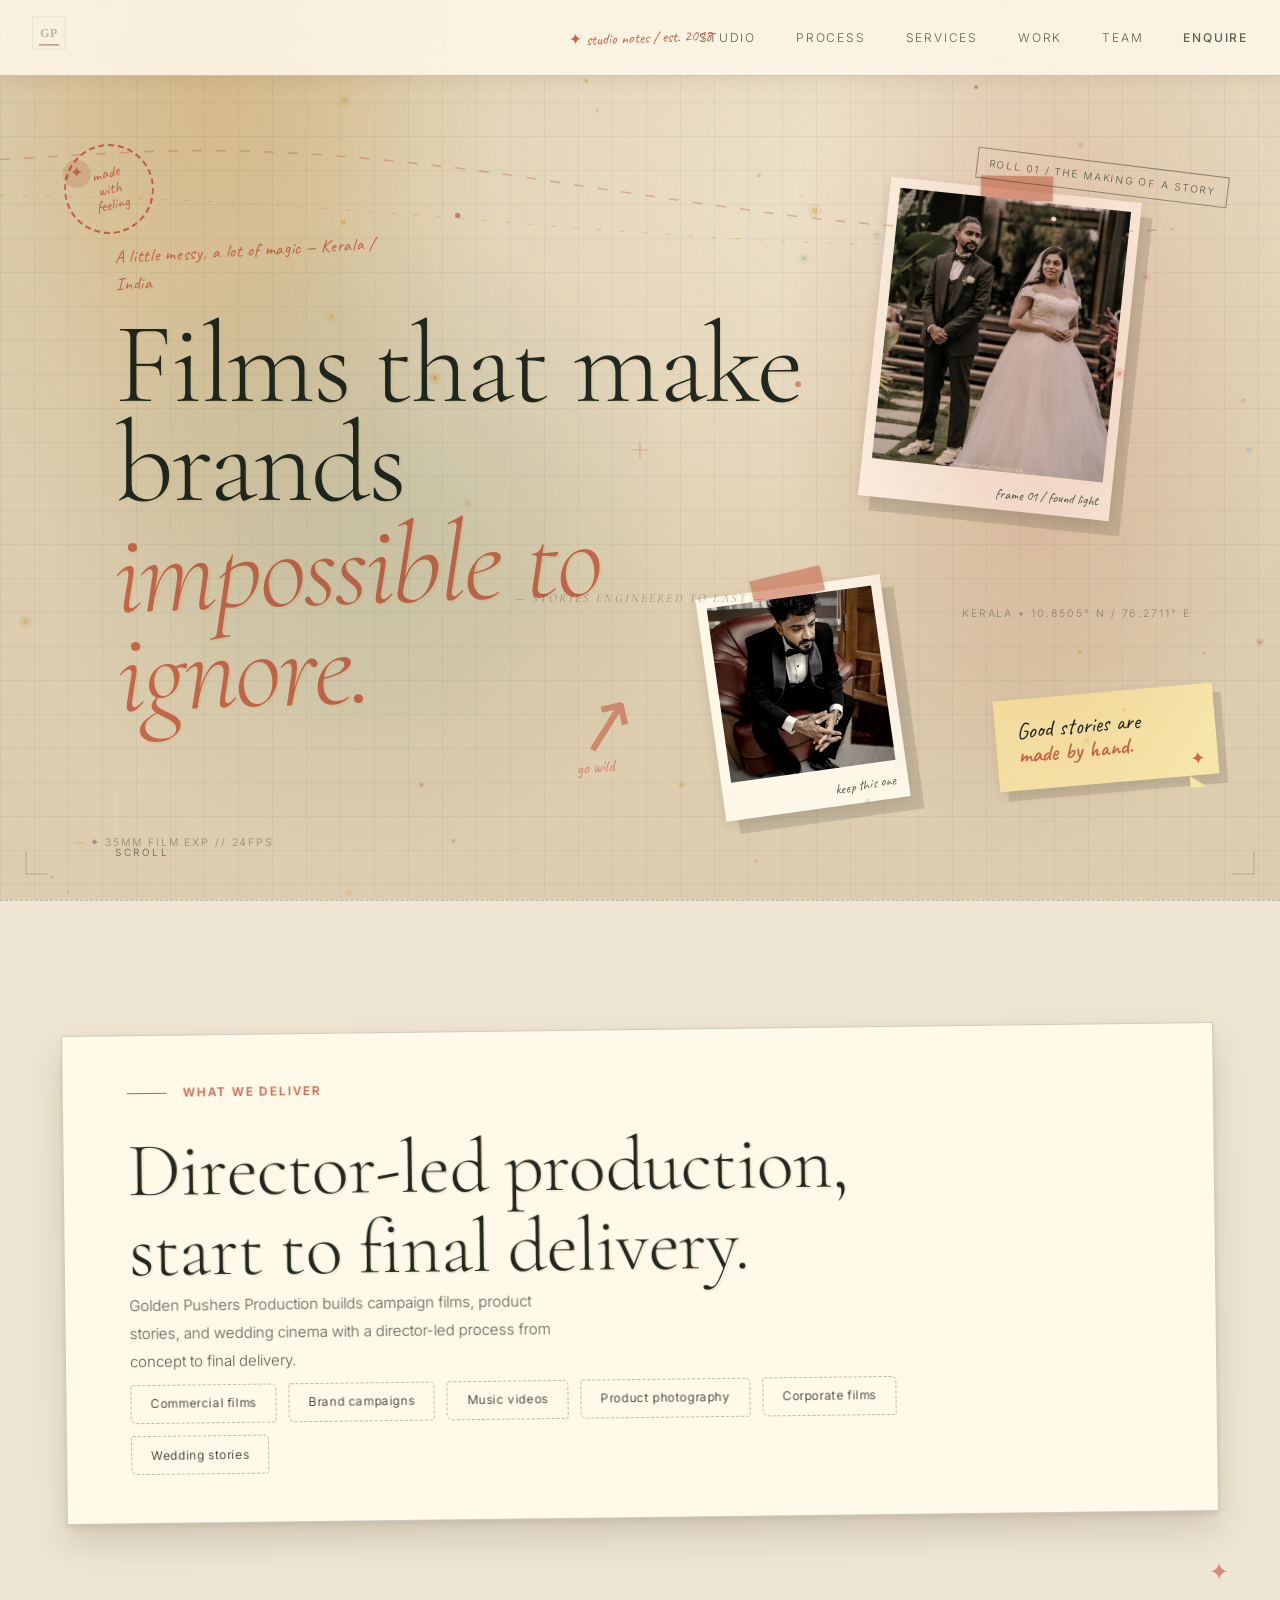
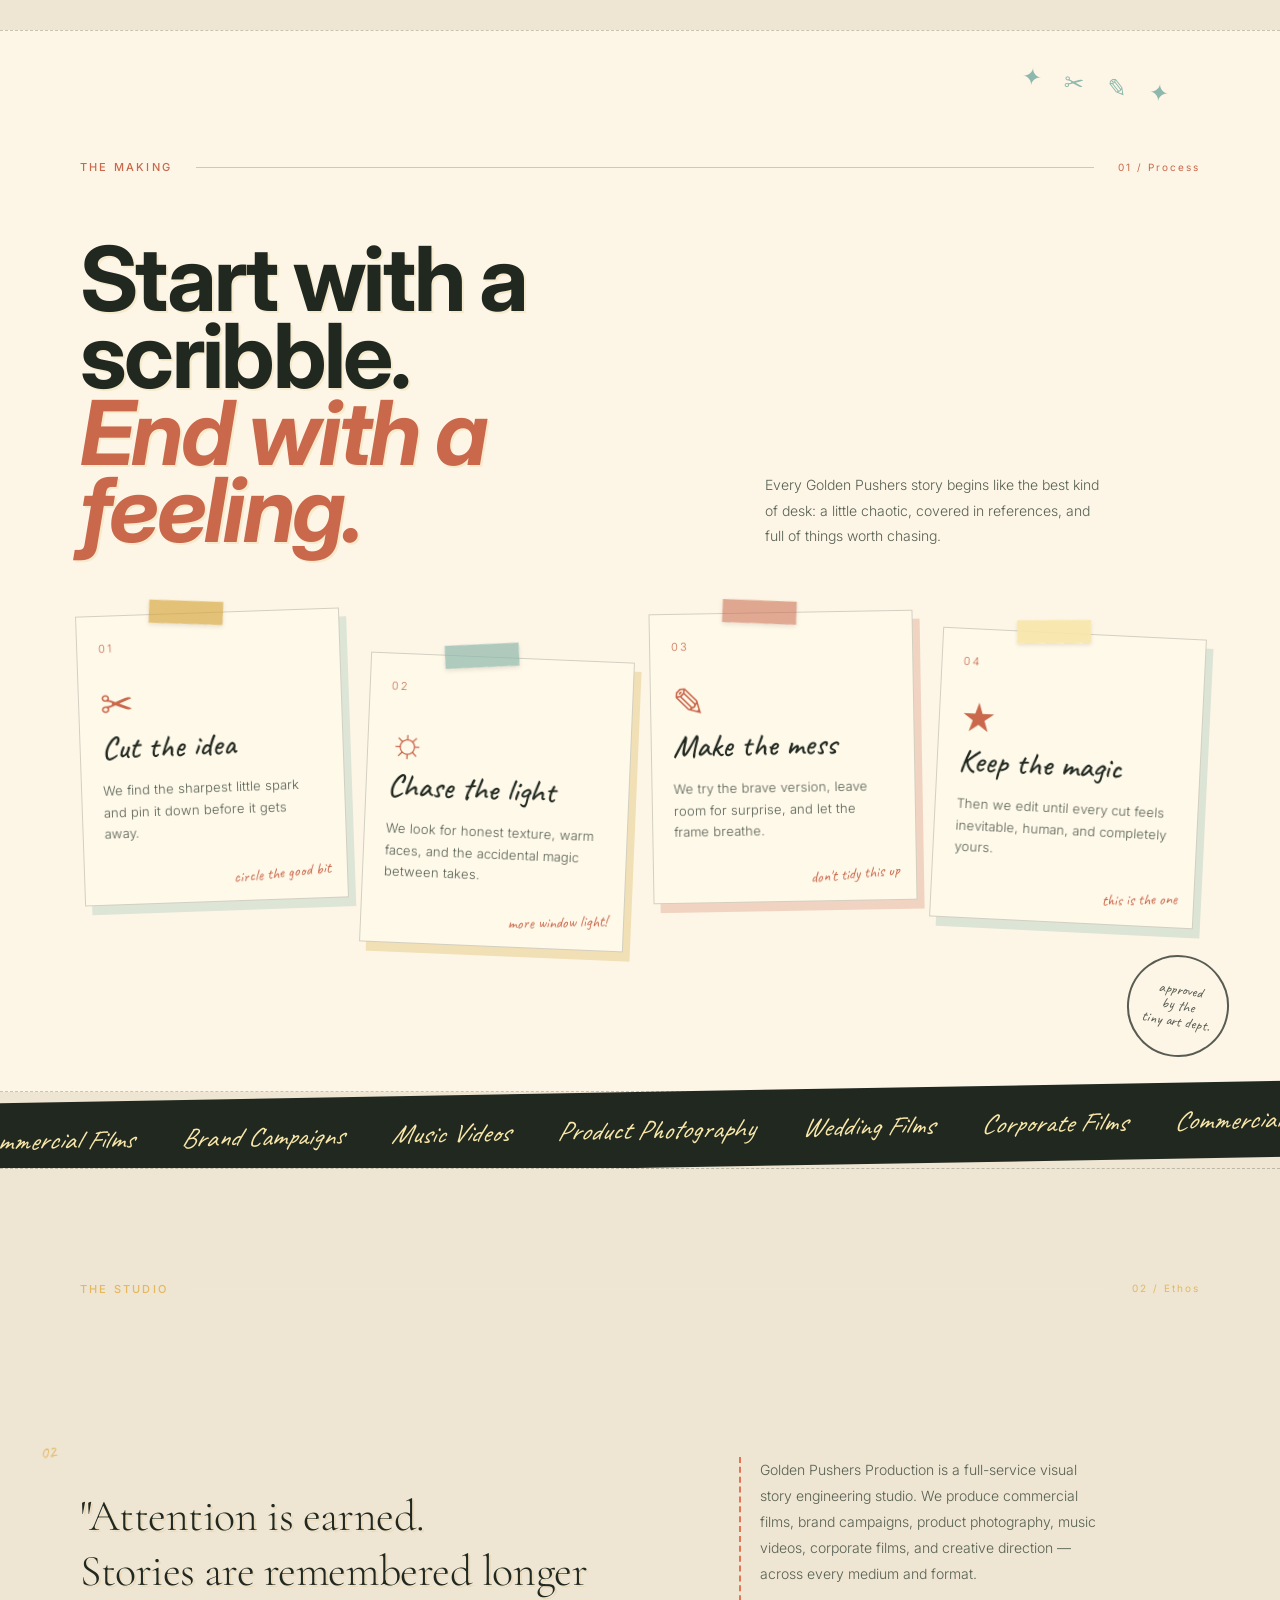
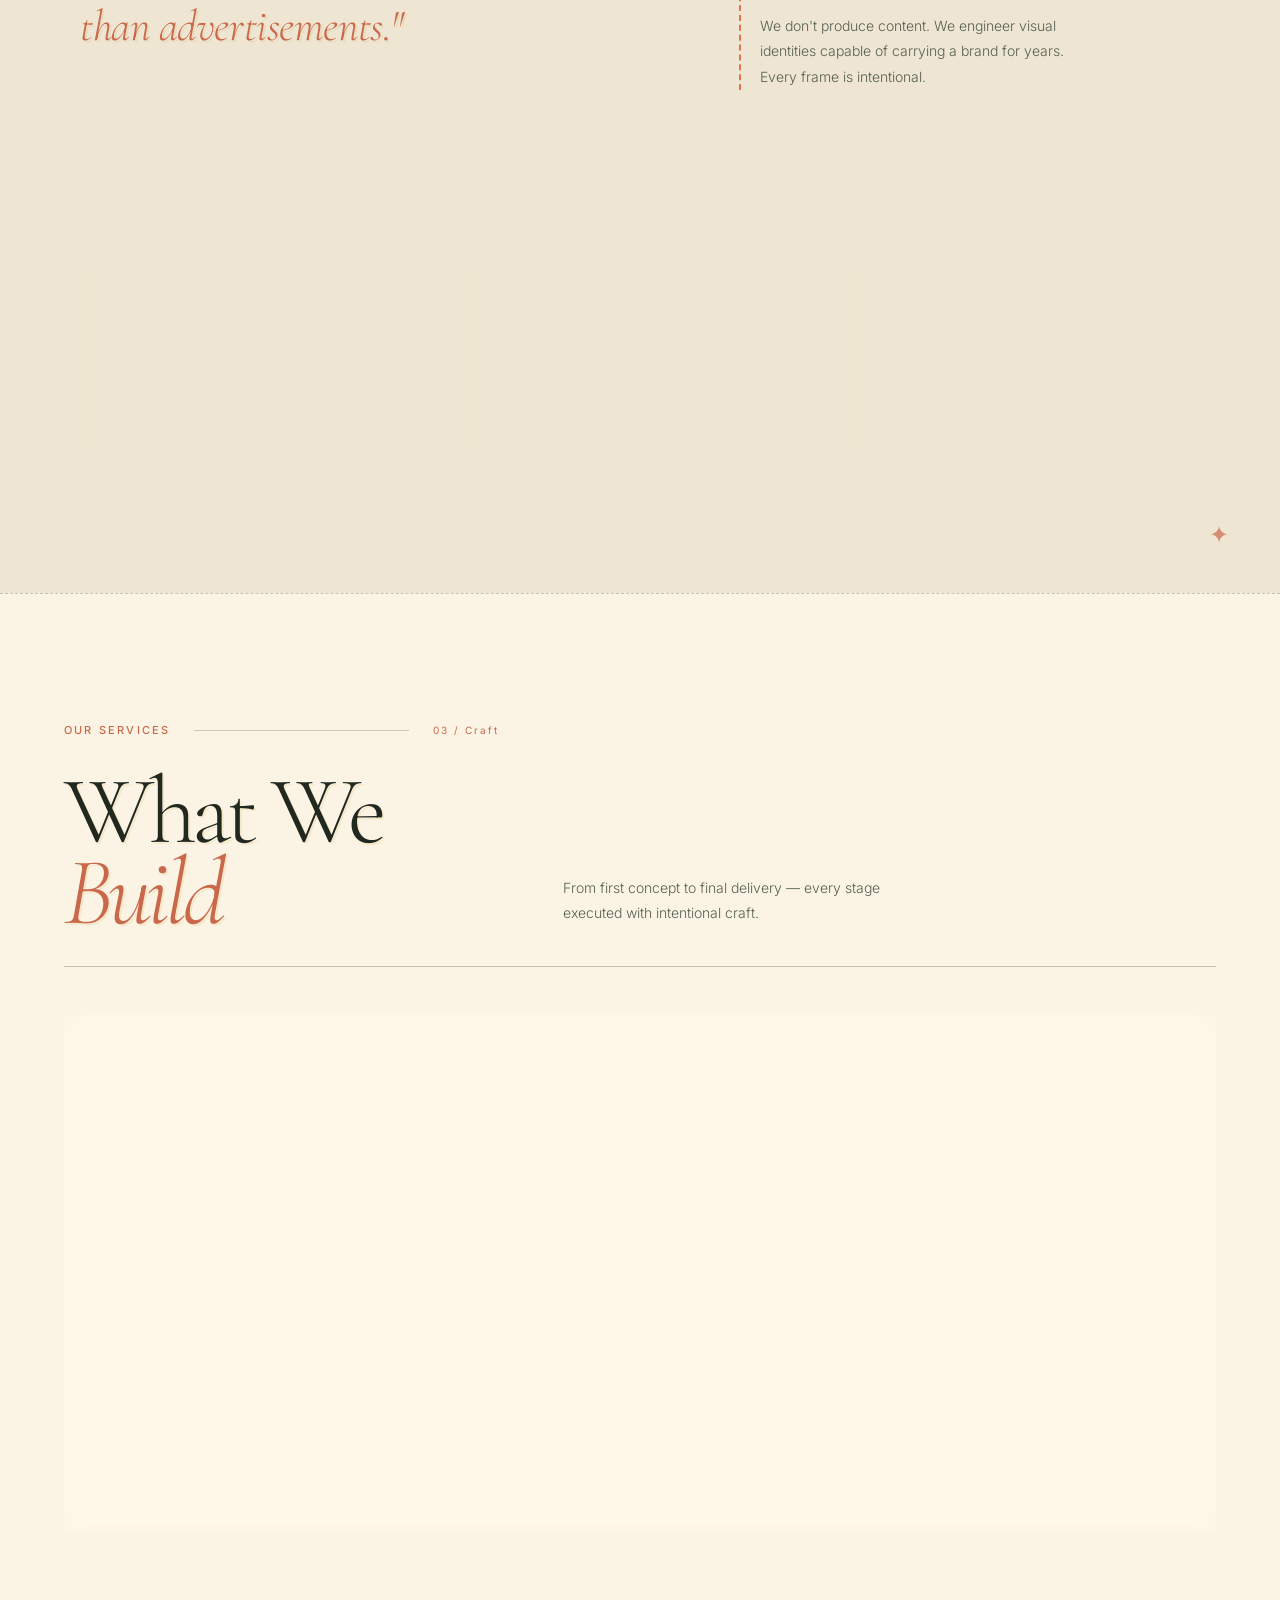
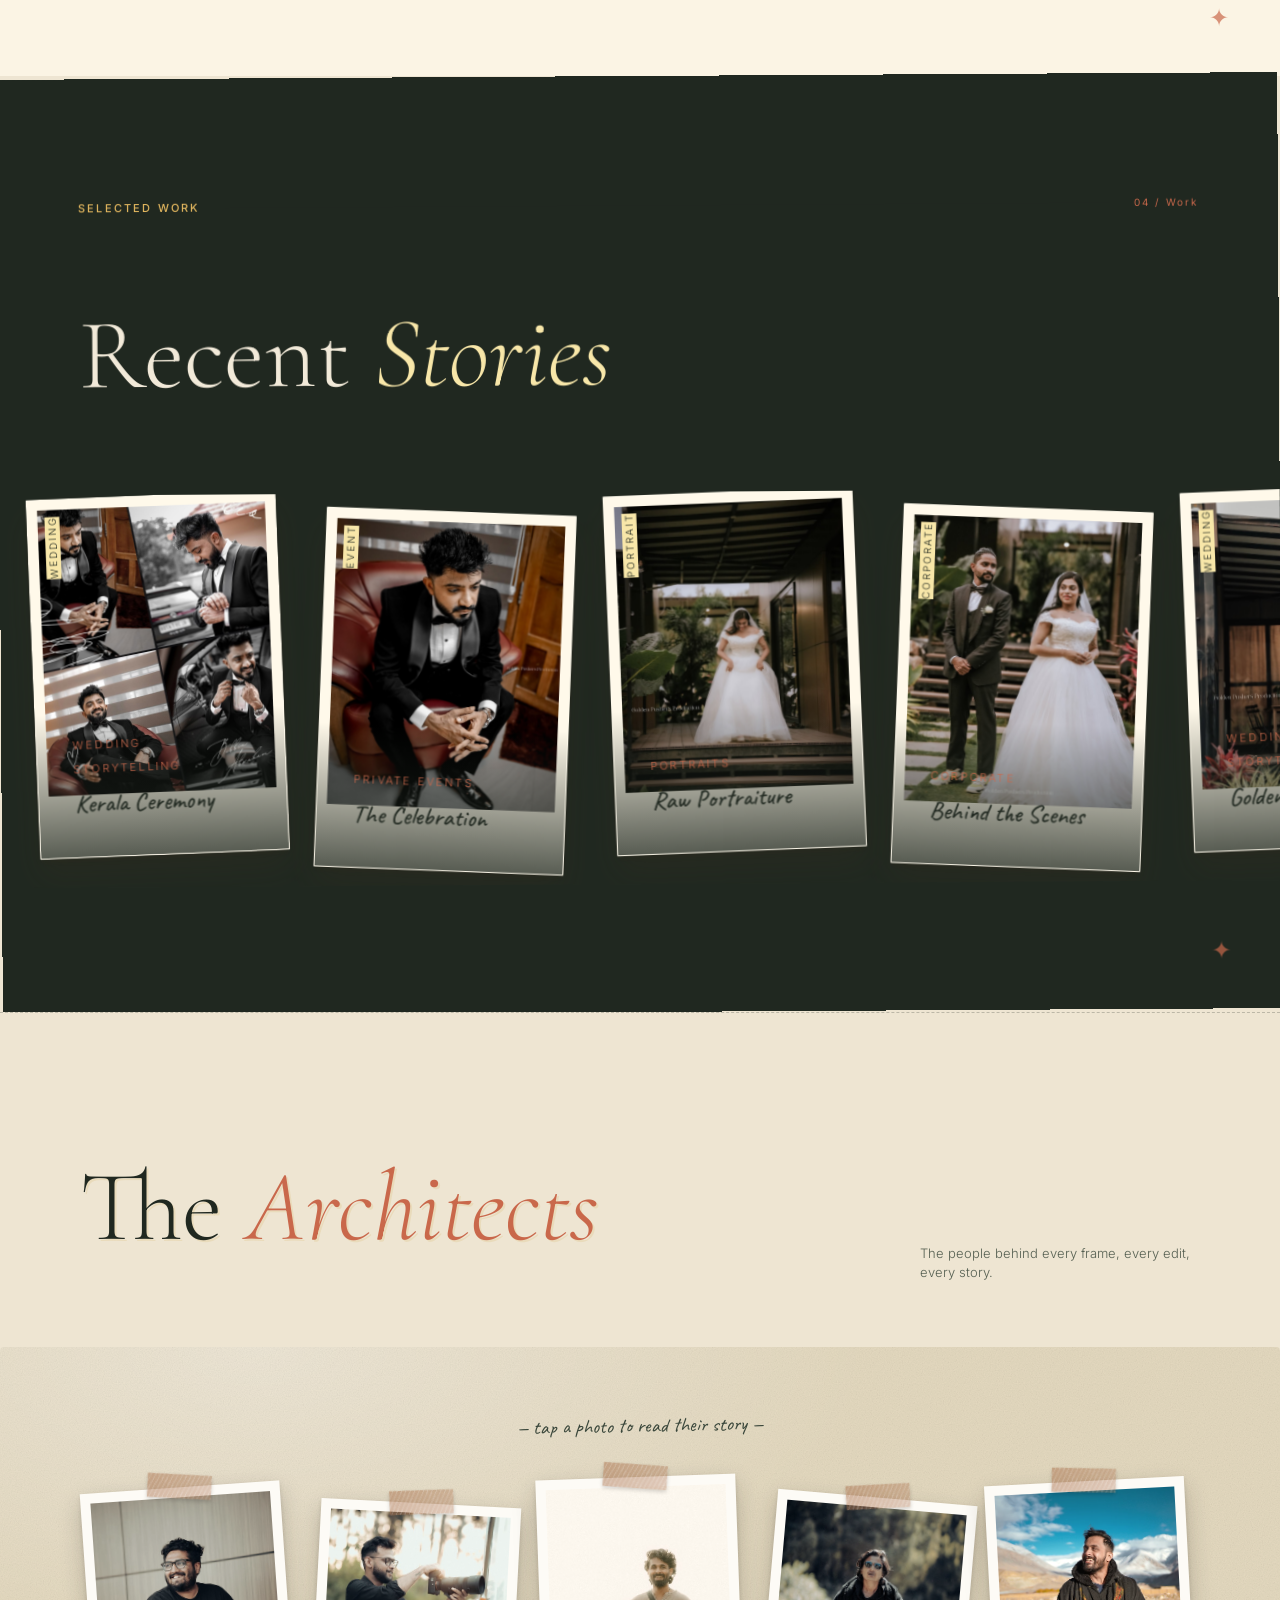
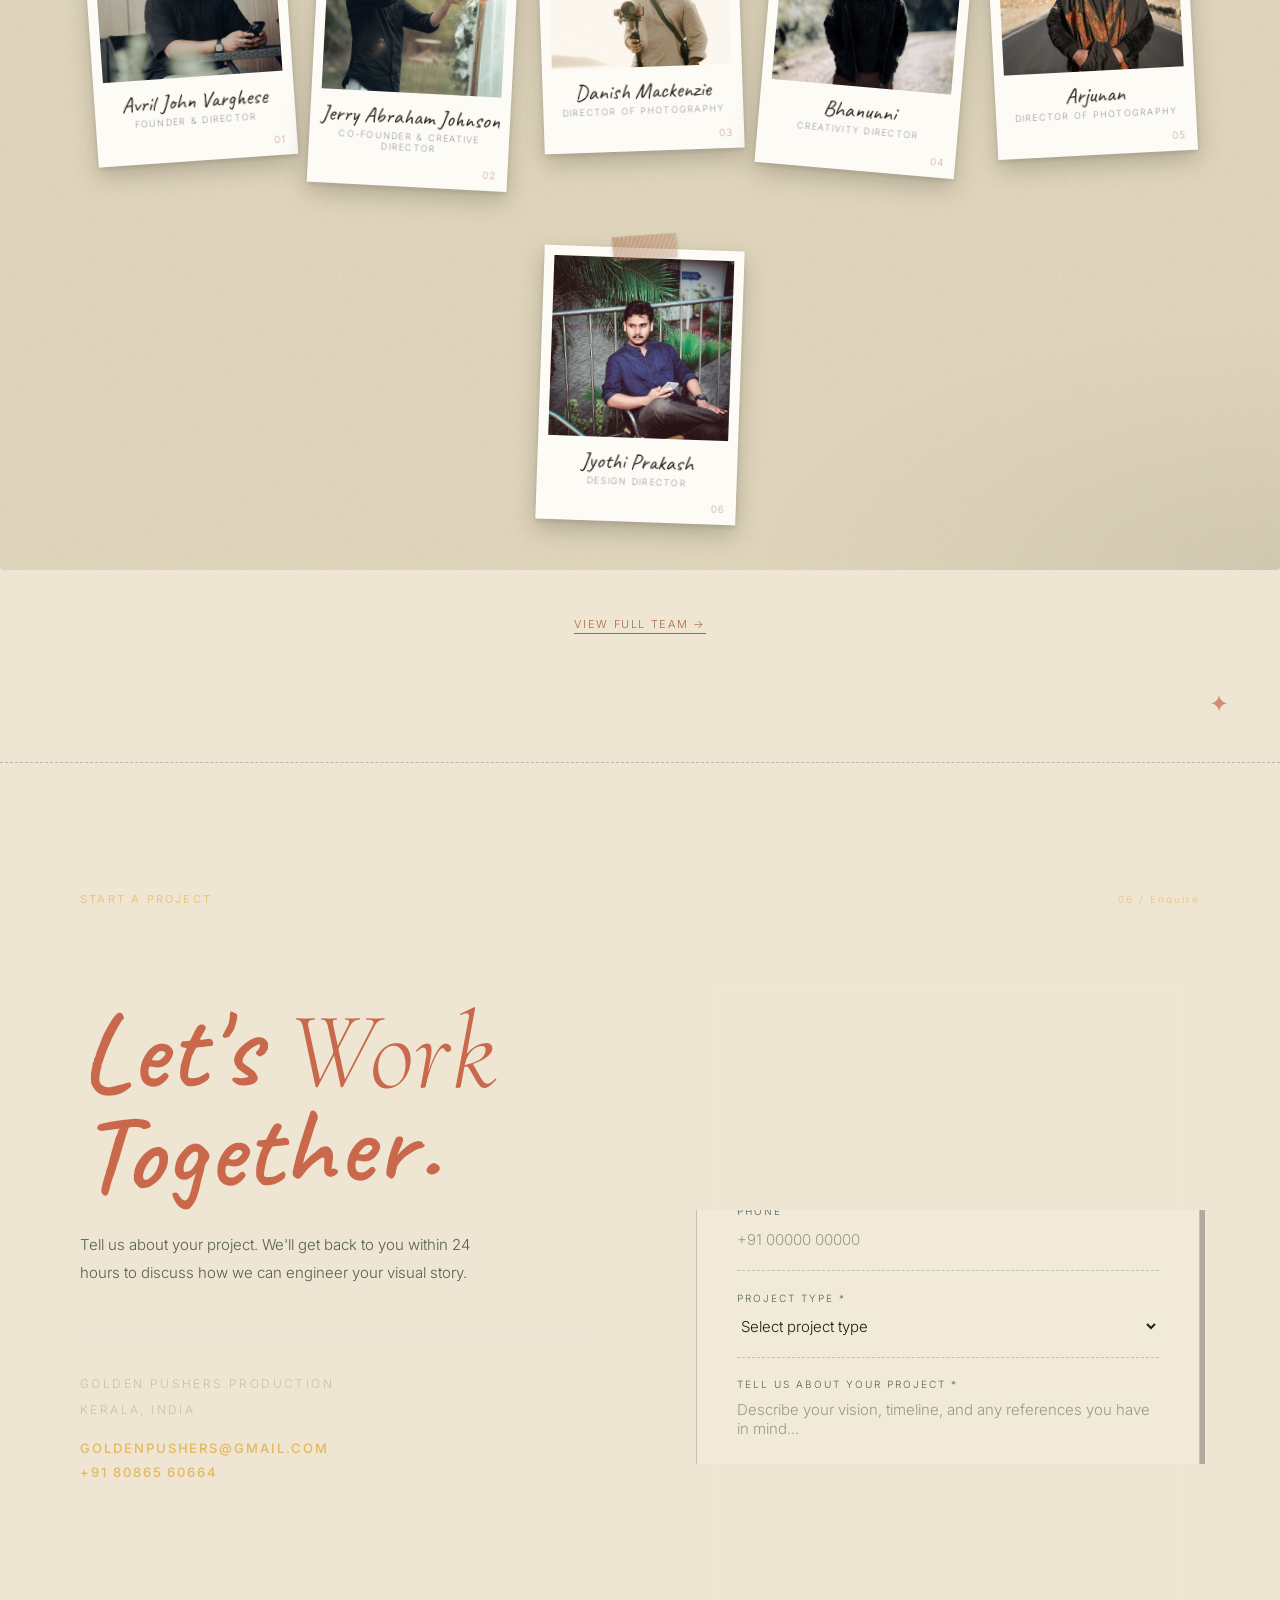
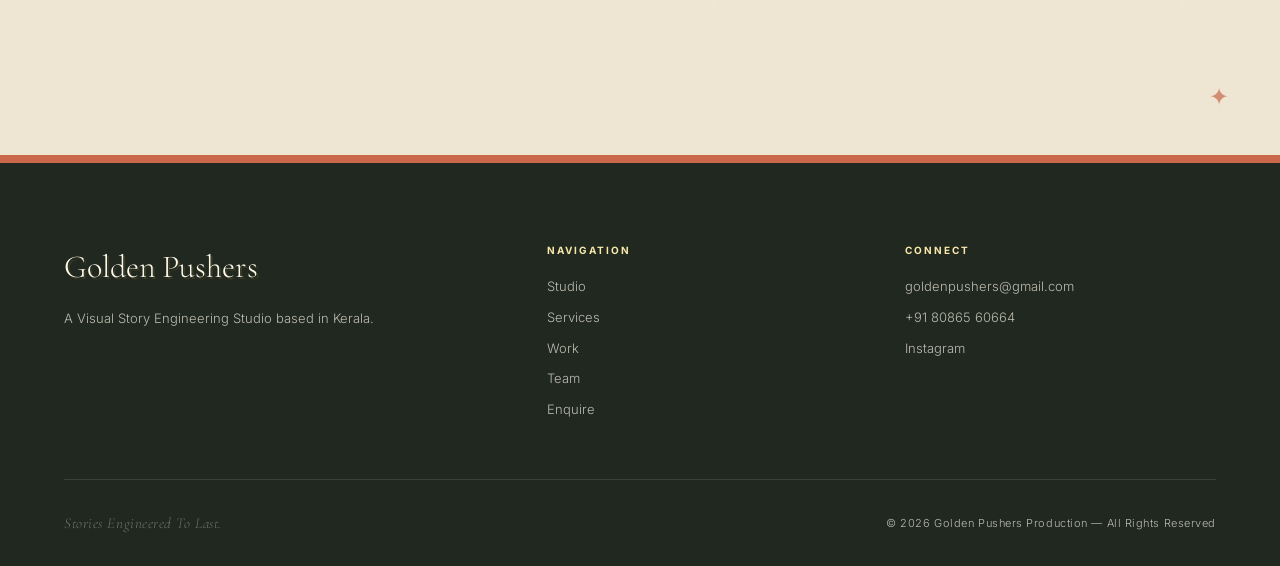
==== commit f2b968f9: "feat: implement cinematic parallax background animation and add stylized project pages and site stru" ====
--- a/goldenpushers/index.html
+++ b/goldenpushers/index.html
@@ -16,6 +16,7 @@
 
 <a href="#main" class="skip-link">Skip to content</a>
 <div class="scroll-progress"></div>
+<canvas id="studio-bg-canvas" class="studio-bg-canvas" aria-hidden="true"></canvas>
 
 <!-- ============ NAVBAR ============ -->
 <nav class="navbar" style="background:transparent;">
@@ -356,7 +357,7 @@
 
     <div class="enquire-grid">
       <div class="enquire-left reveal">
-        <h2>Let's <em>Work</em><br>Together.</h2>
+        <h2><span class="font-caveat-script">Let's</span> <em>Work</em><br><span class="font-caveat-script">Together.</span></h2>
         <p class="lead">Tell us about your project. We'll get back to you within 24 hours to discuss how we can engineer your visual story.</p>
         <div class="enquire-info">
           <p>Golden Pushers Production</p>
--- a/goldenpushers/css/base.css
+++ b/goldenpushers/css/base.css
@@ -51,10 +51,22 @@
   inset: 0;
   width: 100vw;
   height: 100vh;
-  z-index: 0;
+  z-index: 90;
   pointer-events: none;
-  opacity: 0.92;
+  mix-blend-mode: multiply;
+  opacity: 0.95;
   transition: opacity 0.8s var(--ease-flow);
+}
+
+.enquire-script,
+.font-caveat-script {
+  font-family: 'Caveat', cursive !important;
+  color: var(--color-copper) !important;
+  font-style: normal;
+  font-weight: 600;
+  letter-spacing: 0.02em;
+  display: inline-block;
+  transform: rotate(-2deg);
 }
 
 #main {
--- a/goldenpushers/css/scrapbook.css
+++ b/goldenpushers/css/scrapbook.css
@@ -321,6 +321,16 @@
 
 /* Contact / shared forms */
 .enquire-left h2 { color: var(--ink) !important; }
+.enquire-left h2 .font-caveat-script,
+.enquire-left h2 .enquire-script,
+.enquire-script {
+  font-family: 'Caveat', cursive !important;
+  color: var(--terracotta) !important;
+  font-weight: 600;
+  font-style: normal;
+  display: inline-block;
+  transform: rotate(-2deg);
+}
 .enquire-left .lead, .enquire-info p, .enquire-info a { color: var(--ink-soft) !important; }
 .enquire-info { border-top: 1px dashed var(--line); }
 .enquire-form-panel { position: relative; background: var(--paper-light) !important; border: 1px solid var(--line) !important; box-shadow: var(--shadow); transform: rotate(1deg); }
